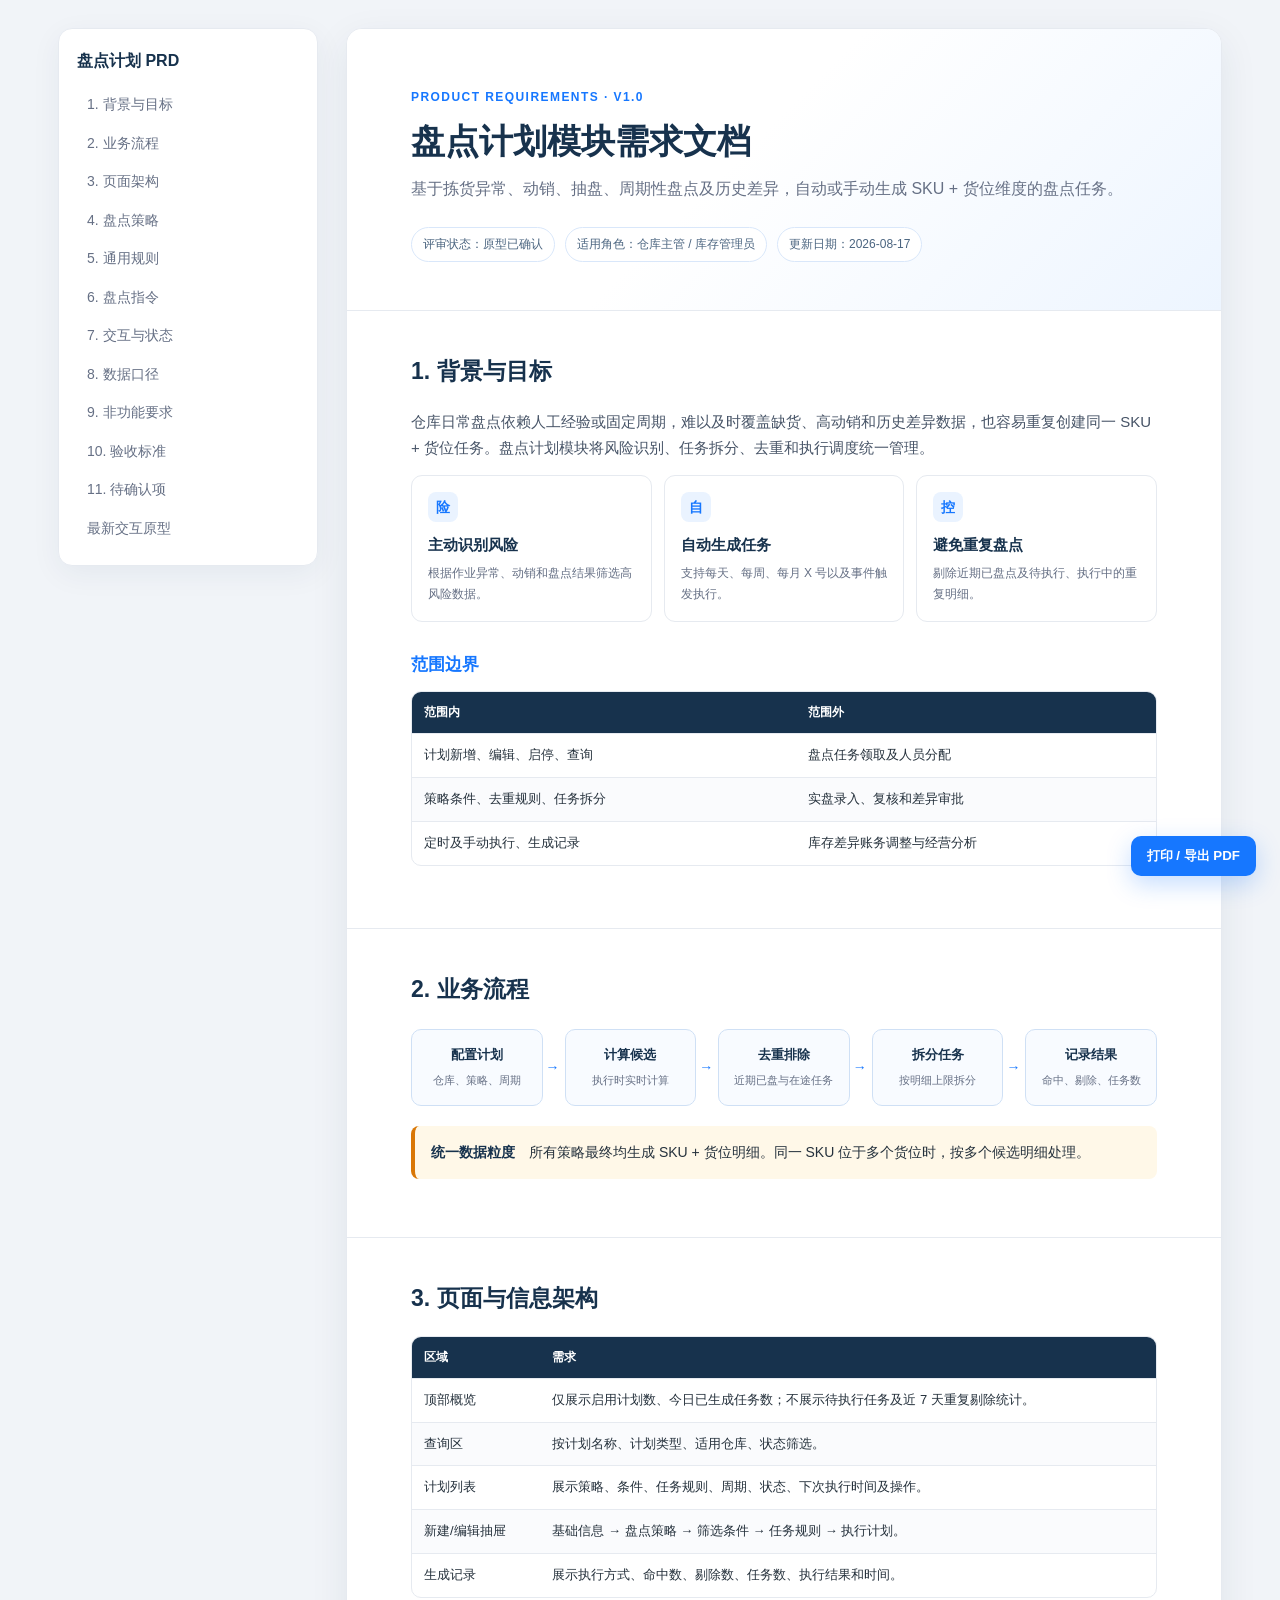
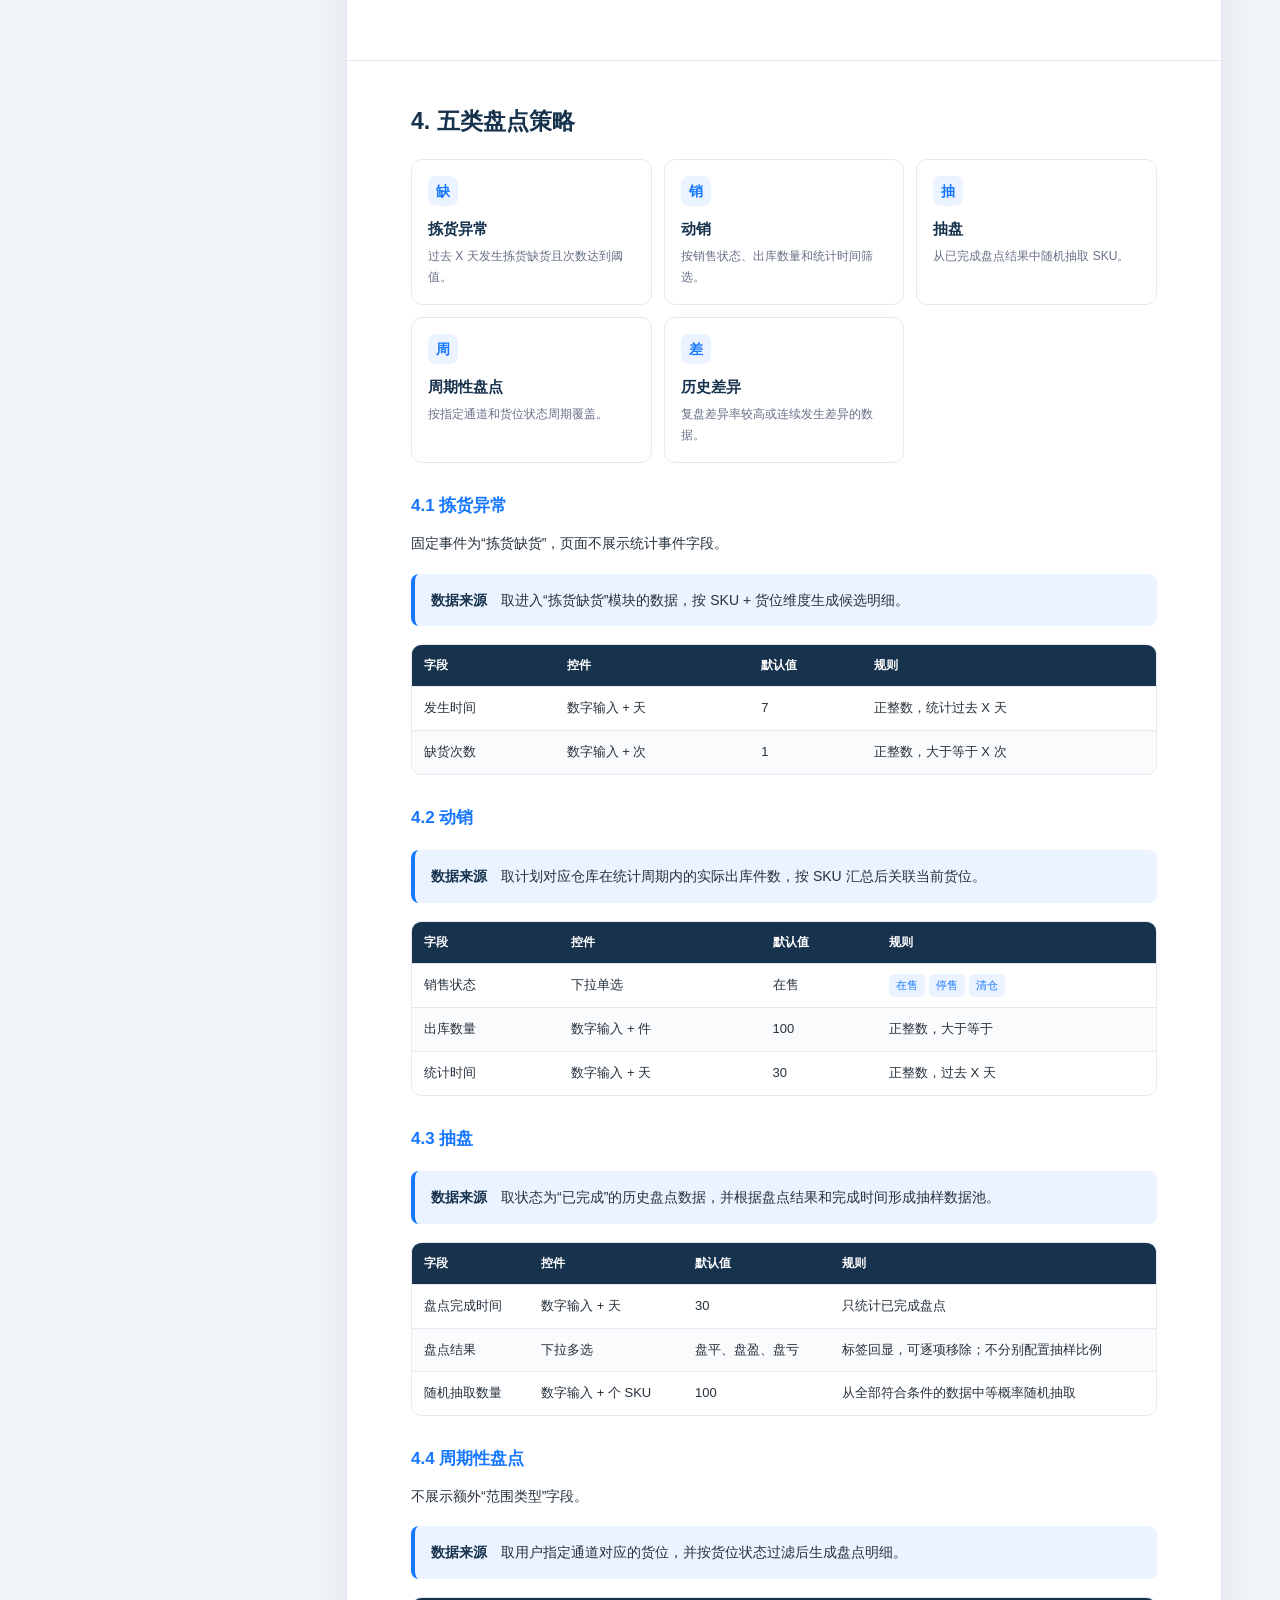
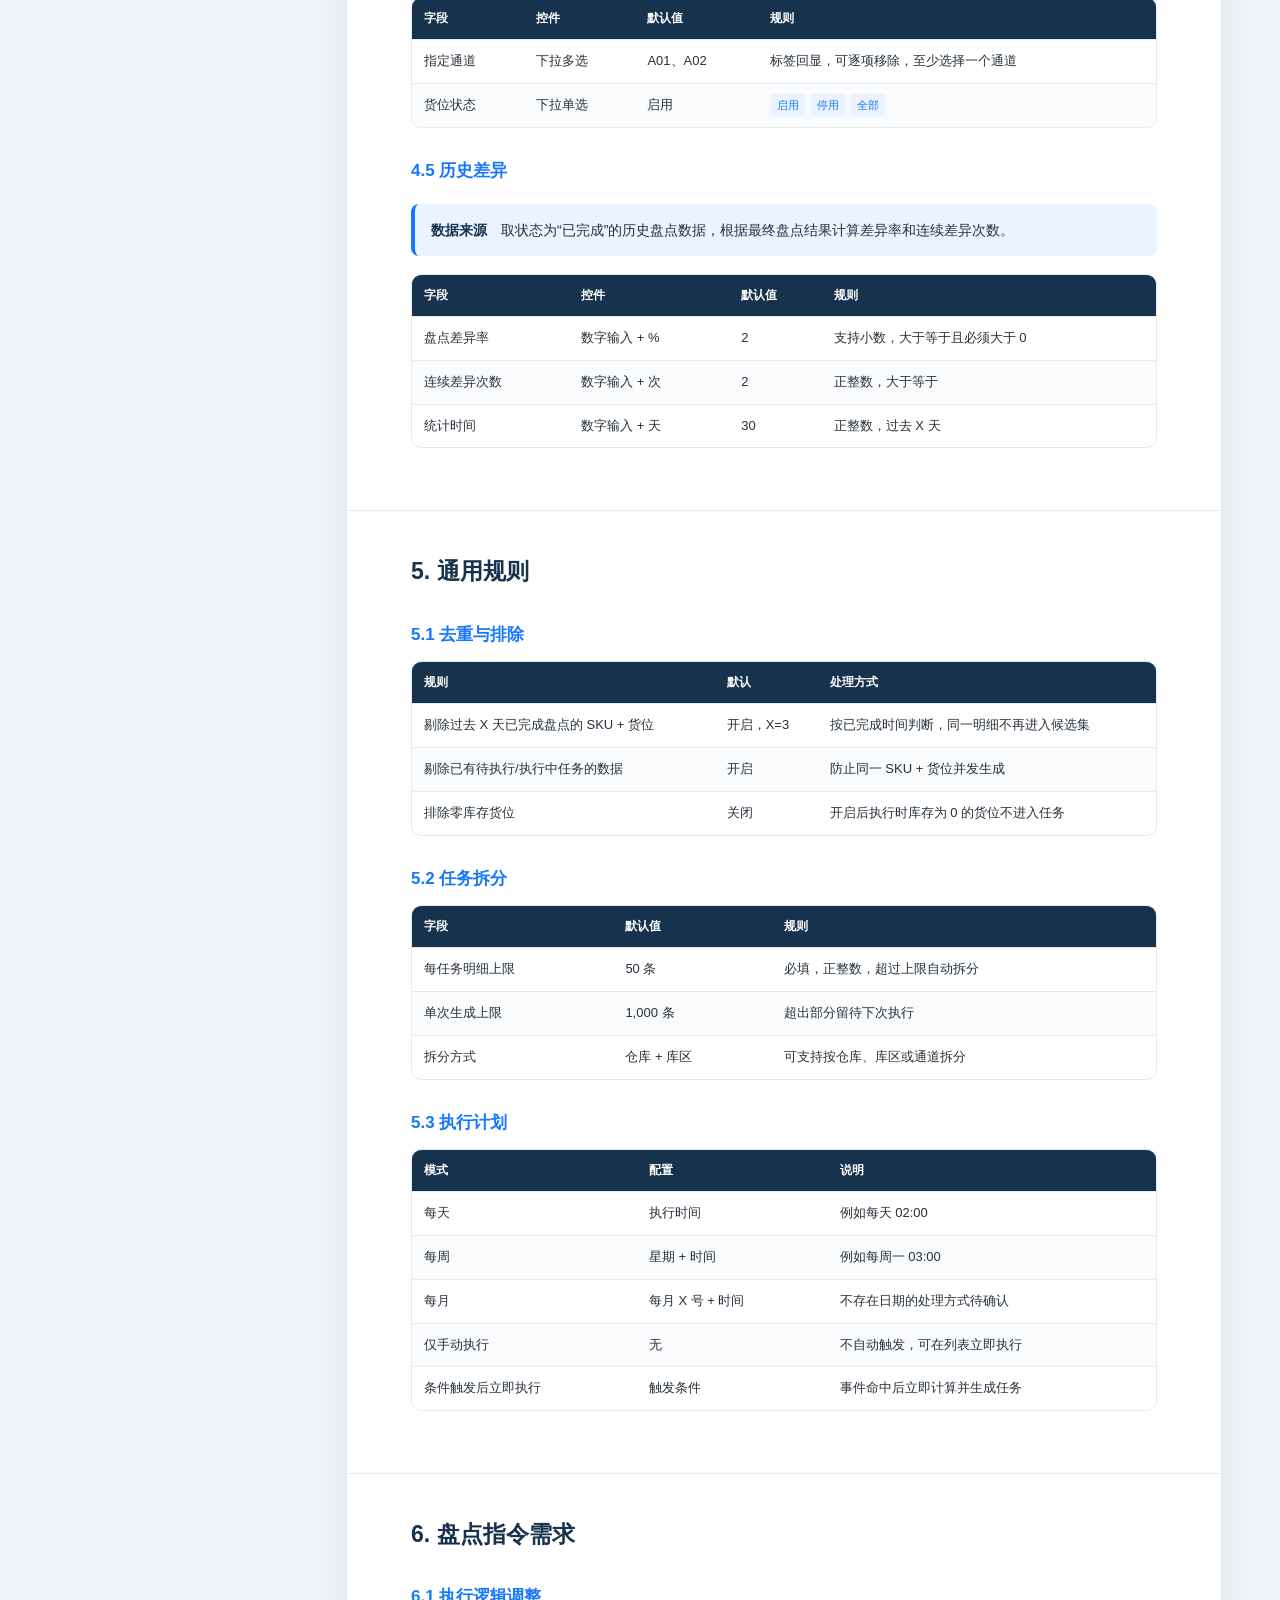
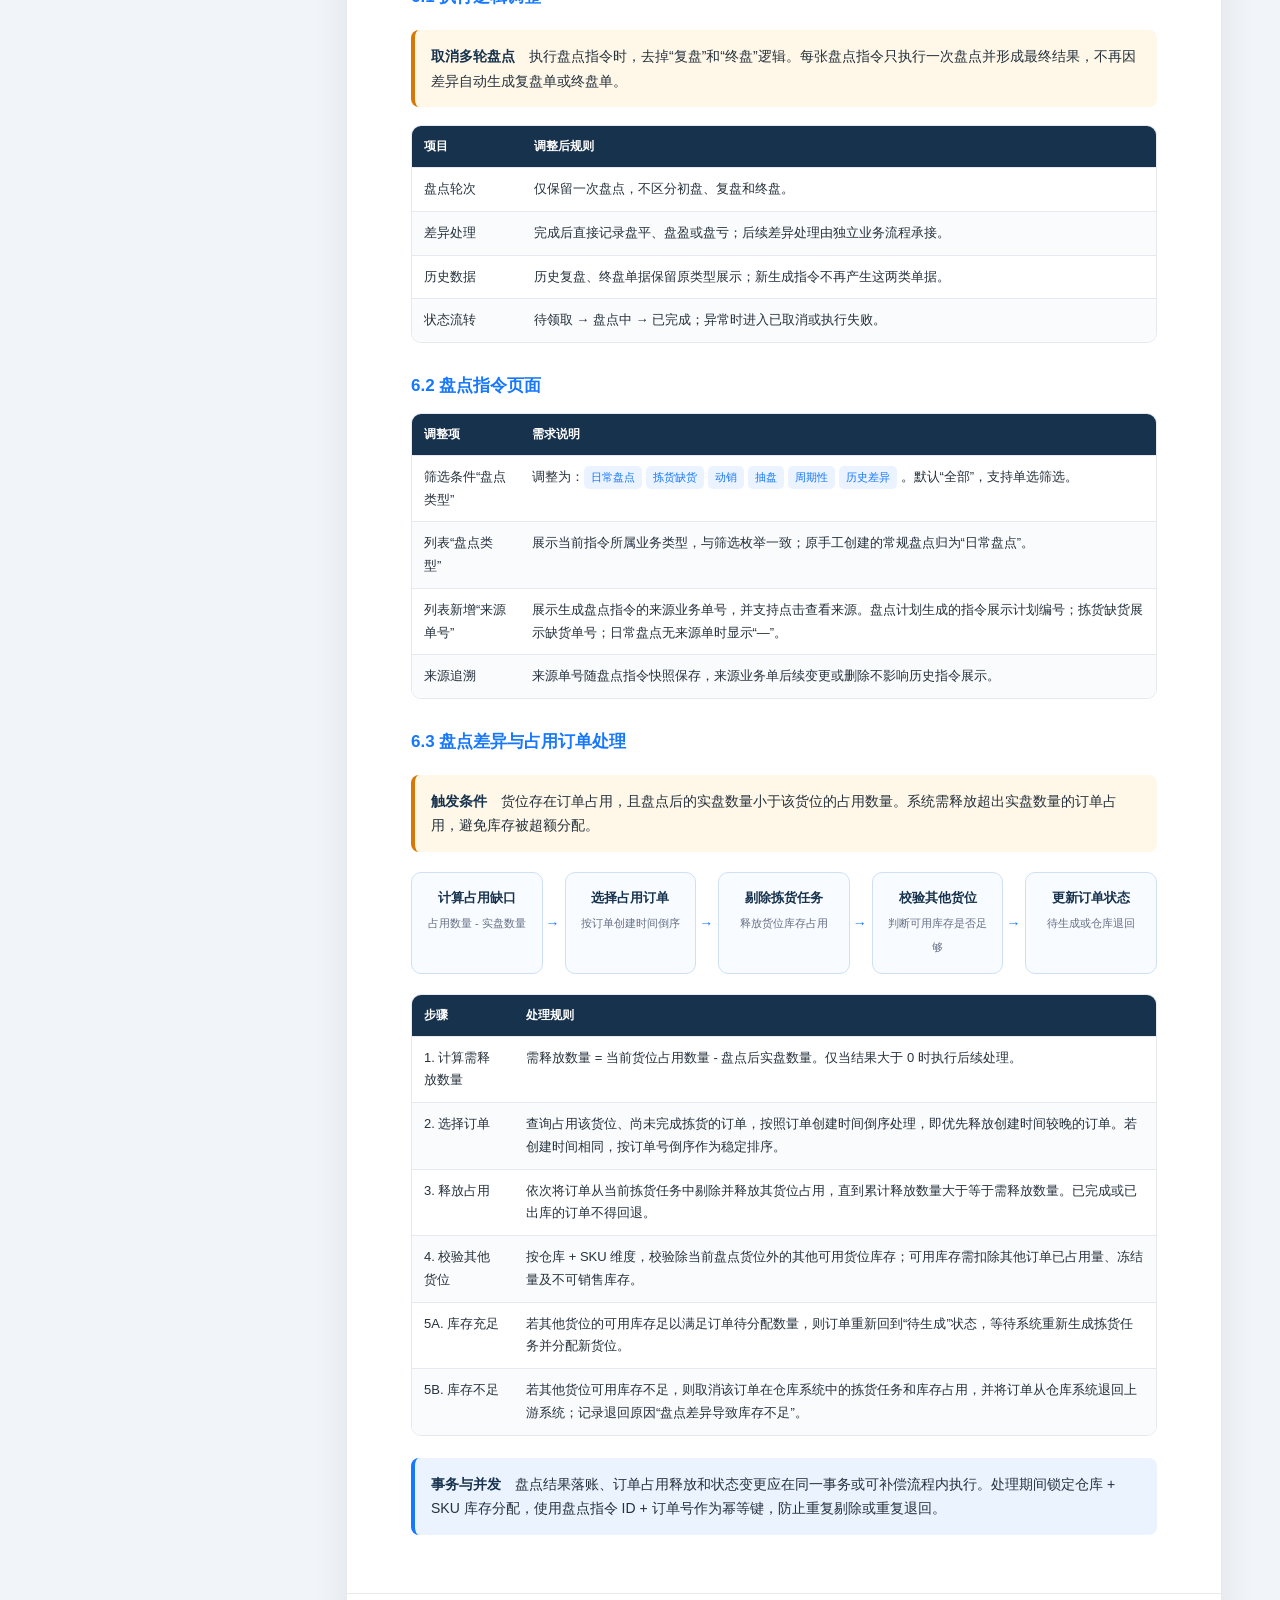
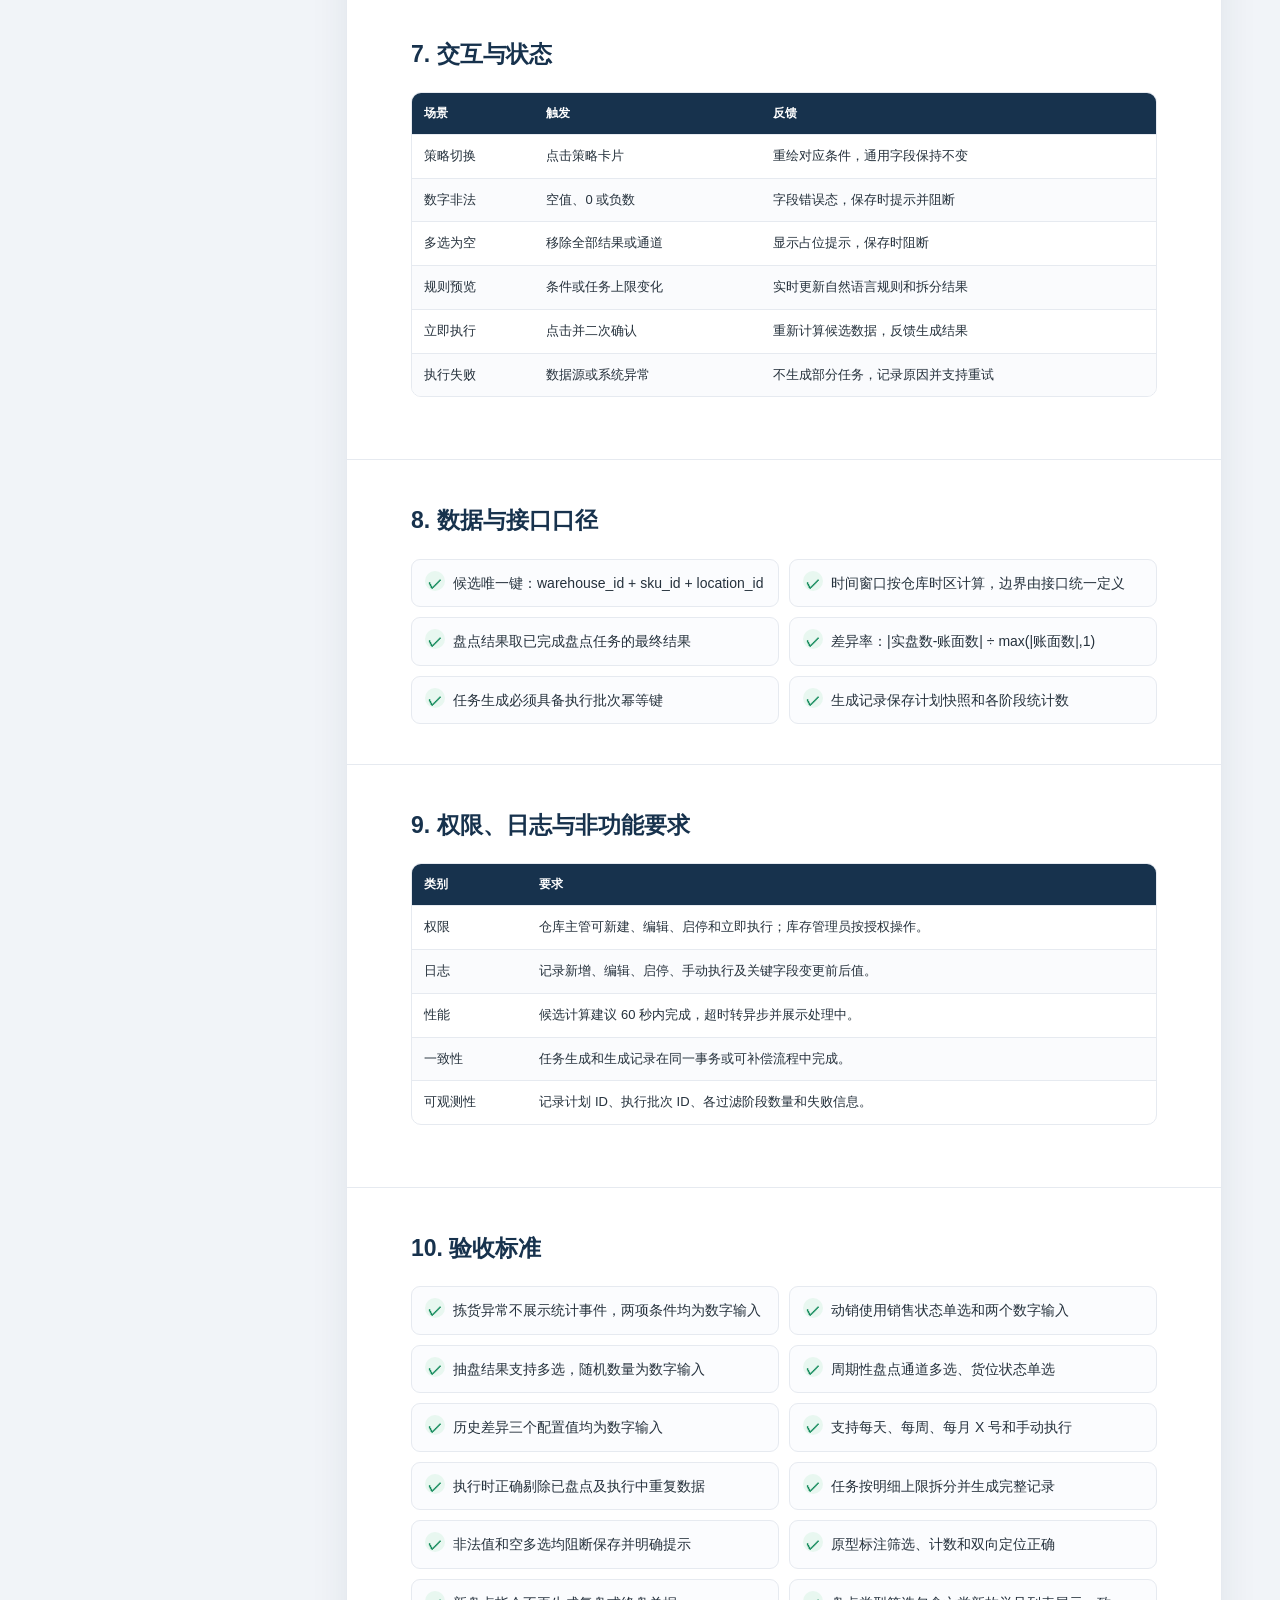
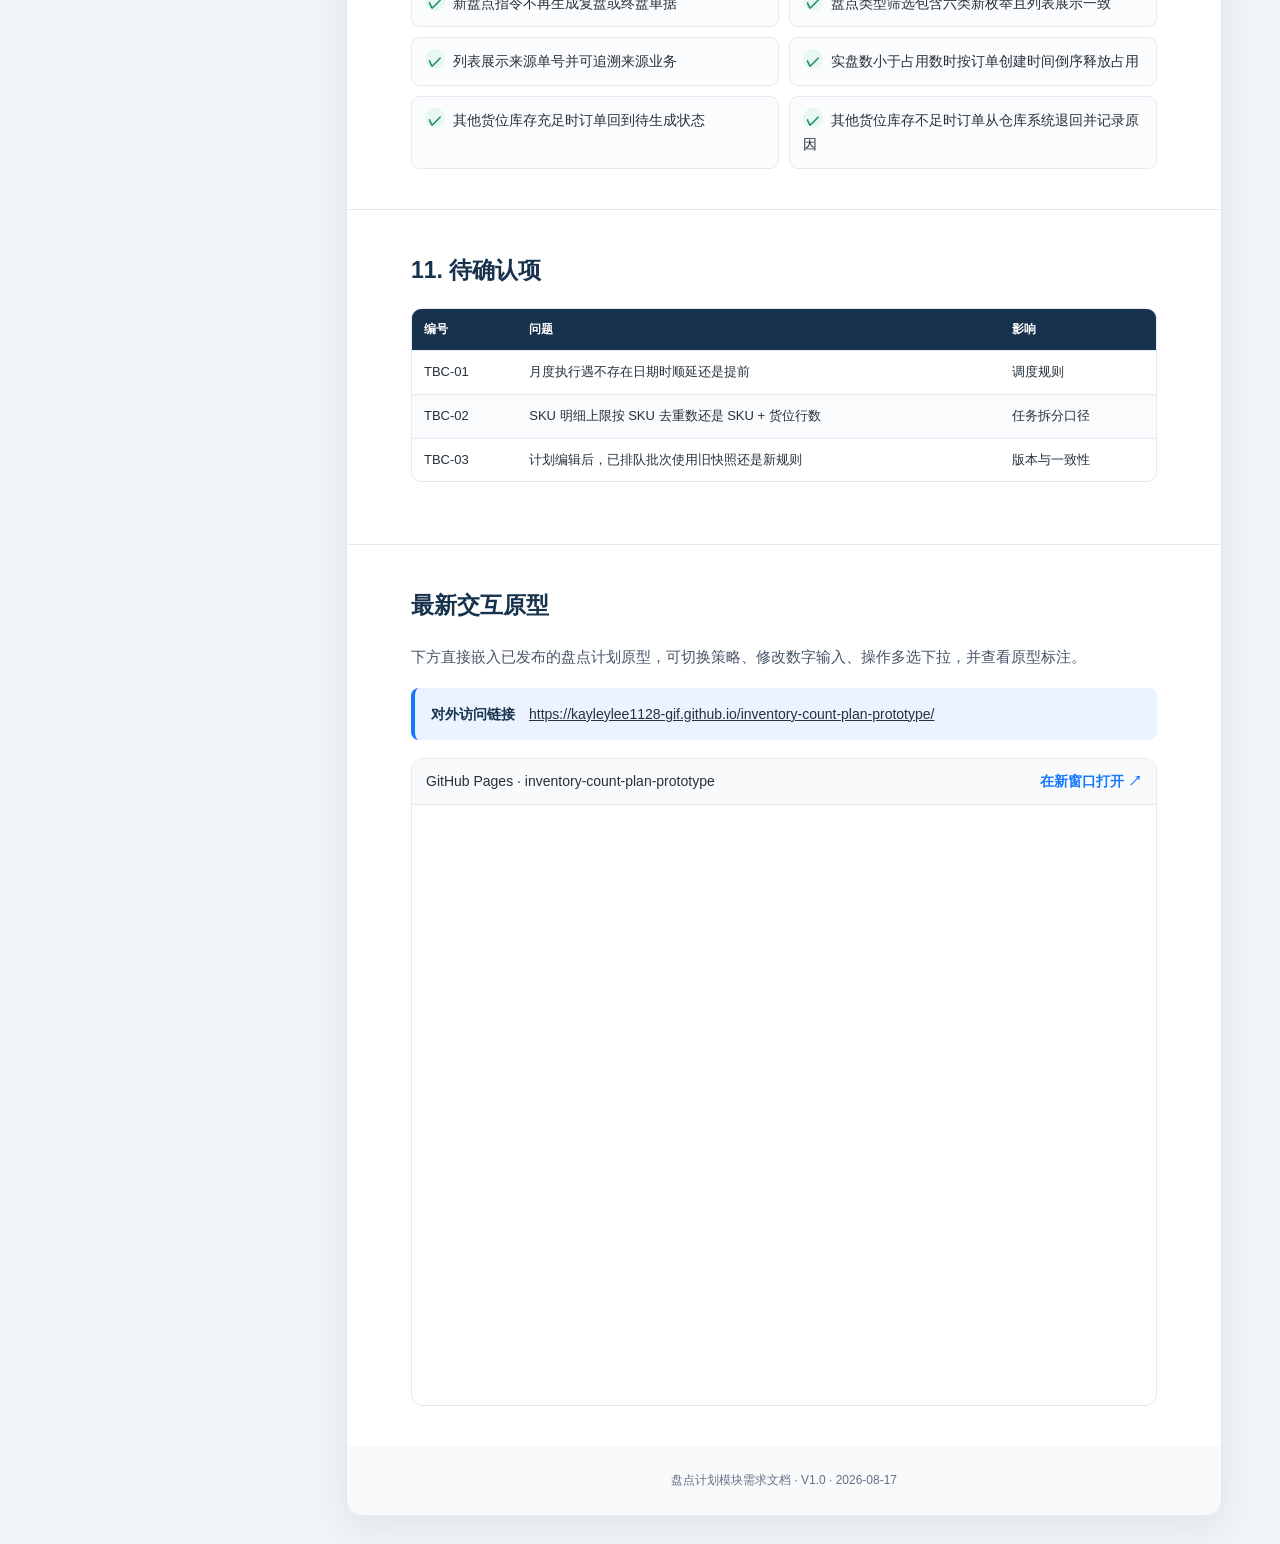
==== prd.html @ 649a16a9 "Publish updated inventory count plan PRD" ====
<!doctype html>
<html lang="zh-CN">
<head>
<meta charset="utf-8">
<meta name="viewport" content="width=device-width,initial-scale=1">
<title>盘点计划模块需求文档</title>
<style>
:root{--blue:#1677ff;--navy:#17324d;--ink:#25313c;--muted:#667085;--line:#e6eaf0;--soft:#f5f8fc;--blue-soft:#eaf3ff;--orange:#d97706;--red:#c4324b;--green:#138a5b}
*{box-sizing:border-box}html{scroll-behavior:smooth}body{margin:0;background:#f1f4f8;color:var(--ink);font:14px/1.75 -apple-system,BlinkMacSystemFont,"Segoe UI","Microsoft YaHei",sans-serif}
a{color:inherit}.layout{display:grid;grid-template-columns:260px minmax(0,900px);gap:28px;max-width:1220px;margin:auto;padding:28px}.toc{position:sticky;top:20px;align-self:start;background:#fff;border:1px solid var(--line);border-radius:14px;padding:18px;box-shadow:0 8px 30px rgba(23,50,77,.06)}.toc strong{display:block;color:var(--navy);font-size:16px;margin-bottom:10px}.toc a{display:block;text-decoration:none;color:var(--muted);padding:7px 10px;border-radius:7px}.toc a:hover{color:var(--blue);background:var(--blue-soft)}
main{background:#fff;border:1px solid var(--line);border-radius:16px;box-shadow:0 12px 38px rgba(23,50,77,.08);overflow:hidden}.hero{padding:58px 64px 48px;background:linear-gradient(135deg,#fff 45%,#edf5ff)}.kicker{color:var(--blue);font-weight:700;letter-spacing:.12em;font-size:12px}.hero h1{font-size:34px;line-height:1.25;color:var(--navy);margin:12px 0}.hero p{font-size:16px;color:var(--muted);max-width:720px;margin:0}.meta{display:flex;gap:10px;flex-wrap:wrap;margin-top:24px}.pill{padding:6px 11px;background:#fff;border:1px solid #d9e7fa;border-radius:999px;color:#4b6580;font-size:12px}
.section{padding:40px 64px;border-top:1px solid var(--line)}h2{font-size:23px;color:var(--navy);margin:0 0 18px;scroll-margin-top:24px}h3{font-size:17px;color:var(--blue);margin:28px 0 10px}p{margin:8px 0 14px}.lead{font-size:15px;color:#475467}.callout{border-left:4px solid var(--blue);background:var(--blue-soft);border-radius:8px;padding:14px 16px;margin:18px 0}.callout.warn{border-color:var(--orange);background:#fff8e8}.callout.pending{border-color:var(--red);background:#fff1f3}.callout b{color:var(--navy)}
.cards{display:grid;grid-template-columns:repeat(3,1fr);gap:12px}.card{border:1px solid var(--line);border-radius:11px;padding:16px;background:#fff}.card .icon{display:inline-grid;place-items:center;width:30px;height:30px;border-radius:8px;background:var(--blue-soft);color:var(--blue);font-weight:800}.card h3{margin:10px 0 4px;color:var(--navy);font-size:15px}.card p{font-size:12px;color:var(--muted);margin:0}
.flow{display:grid;grid-template-columns:repeat(5,1fr);gap:22px;margin:20px 0}.step{position:relative;border:1px solid #cfe0f5;background:#f8fbff;border-radius:10px;padding:14px 10px;text-align:center}.step:not(:last-child):after{content:"→";position:absolute;right:-18px;top:50%;transform:translateY(-50%);color:var(--blue);font-weight:800}.step b{display:block;color:var(--navy);font-size:13px}.step span{font-size:11px;color:var(--muted)}
.table-wrap{overflow:auto;border:1px solid var(--line);border-radius:10px;margin:12px 0 22px}table{width:100%;border-collapse:collapse;min-width:620px}th{background:var(--navy);color:#fff;text-align:left;font-weight:600;padding:10px 12px;font-size:12px}td{border-top:1px solid var(--line);padding:10px 12px;vertical-align:top;font-size:13px}tr:nth-child(even) td{background:#fafbfd}.num{font-variant-numeric:tabular-nums;white-space:nowrap}.tag{display:inline-block;padding:2px 7px;border-radius:5px;background:var(--blue-soft);color:var(--blue);font-size:11px;margin-right:4px}
.prototype{border:1px solid var(--line);border-radius:12px;overflow:hidden;background:#fff}.prototype-bar{display:flex;justify-content:space-between;align-items:center;padding:10px 14px;background:#f8fafc;border-bottom:1px solid var(--line)}.prototype-bar a{color:var(--blue);text-decoration:none;font-weight:600}.prototype iframe{display:block;width:100%;height:600px;border:0}.checklist{display:grid;grid-template-columns:1fr 1fr;gap:10px}.check{padding:11px 13px;border:1px solid var(--line);border-radius:9px;background:#fbfcfe}.check:before{content:"✓";display:inline-grid;place-items:center;width:20px;height:20px;margin-right:8px;border-radius:50%;background:#e8f7f0;color:var(--green);font-weight:800}
.footer{padding:24px 64px;background:#f8fafc;color:var(--muted);font-size:12px;text-align:center}.print{position:fixed;right:24px;bottom:24px;border:0;border-radius:10px;padding:11px 16px;background:var(--blue);color:#fff;font-weight:600;box-shadow:0 8px 24px rgba(22,119,255,.25);cursor:pointer}
@media(max-width:900px){.layout{display:block;padding:0}.toc{display:none}main{border-radius:0}.hero,.section{padding:30px 22px}.cards{grid-template-columns:1fr 1fr}.flow{grid-template-columns:1fr}.step:not(:last-child):after{content:"↓";right:auto;left:50%;top:auto;bottom:-23px}.checklist{grid-template-columns:1fr}.prototype iframe{height:520px}}
@media print{body{background:#fff;font-size:11px}.layout{display:block;max-width:none;padding:0}.toc,.print{display:none}main{border:0;box-shadow:none}.hero,.section{padding:24px 34px}.section{break-before:auto}.prototype iframe{display:none}.prototype:after{content:"交互原型：https://kayleylee1128-gif.github.io/inventory-count-plan-prototype/";display:block;padding:18px}.card,.callout,.table-wrap{break-inside:avoid}}
</style>
</head>
<body>
<div class="layout">
  <nav class="toc"><strong>盘点计划 PRD</strong><a href="#background">1. 背景与目标</a><a href="#flow">2. 业务流程</a><a href="#architecture">3. 页面架构</a><a href="#strategies">4. 盘点策略</a><a href="#rules">5. 通用规则</a><a href="#instructions">6. 盘点指令</a><a href="#interaction">7. 交互与状态</a><a href="#data">8. 数据口径</a><a href="#nonfunctional">9. 非功能要求</a><a href="#acceptance">10. 验收标准</a><a href="#pending">11. 待确认项</a><a href="#prototype">最新交互原型</a></nav>
  <main>
    <header class="hero"><div class="kicker">PRODUCT REQUIREMENTS · V1.0</div><h1>盘点计划模块需求文档</h1><p>基于拣货异常、动销、抽盘、周期性盘点及历史差异，自动或手动生成 SKU + 货位维度的盘点任务。</p><div class="meta"><span class="pill">评审状态：原型已确认</span><span class="pill">适用角色：仓库主管 / 库存管理员</span><span class="pill">更新日期：2026-08-17</span></div></header>

    <section class="section" id="background"><h2>1. 背景与目标</h2><p class="lead">仓库日常盘点依赖人工经验或固定周期，难以及时覆盖缺货、高动销和历史差异数据，也容易重复创建同一 SKU + 货位任务。盘点计划模块将风险识别、任务拆分、去重和执行调度统一管理。</p><div class="cards"><div class="card"><span class="icon">险</span><h3>主动识别风险</h3><p>根据作业异常、动销和盘点结果筛选高风险数据。</p></div><div class="card"><span class="icon">自</span><h3>自动生成任务</h3><p>支持每天、每周、每月 X 号以及事件触发执行。</p></div><div class="card"><span class="icon">控</span><h3>避免重复盘点</h3><p>剔除近期已盘点及待执行、执行中的重复明细。</p></div></div><h3>范围边界</h3><div class="table-wrap"><table><thead><tr><th>范围内</th><th>范围外</th></tr></thead><tbody><tr><td>计划新增、编辑、启停、查询</td><td>盘点任务领取及人员分配</td></tr><tr><td>策略条件、去重规则、任务拆分</td><td>实盘录入、复核和差异审批</td></tr><tr><td>定时及手动执行、生成记录</td><td>库存差异账务调整与经营分析</td></tr></tbody></table></div></section>

    <section class="section" id="flow"><h2>2. 业务流程</h2><div class="flow"><div class="step"><b>配置计划</b><span>仓库、策略、周期</span></div><div class="step"><b>计算候选</b><span>执行时实时计算</span></div><div class="step"><b>去重排除</b><span>近期已盘与在途任务</span></div><div class="step"><b>拆分任务</b><span>按明细上限拆分</span></div><div class="step"><b>记录结果</b><span>命中、剔除、任务数</span></div></div><div class="callout warn"><b>统一数据粒度</b>　所有策略最终均生成 SKU + 货位明细。同一 SKU 位于多个货位时，按多个候选明细处理。</div></section>

    <section class="section" id="architecture"><h2>3. 页面与信息架构</h2><div class="table-wrap"><table><thead><tr><th>区域</th><th>需求</th></tr></thead><tbody><tr><td>顶部概览</td><td>仅展示启用计划数、今日已生成任务数；不展示待执行任务及近 7 天重复剔除统计。</td></tr><tr><td>查询区</td><td>按计划名称、计划类型、适用仓库、状态筛选。</td></tr><tr><td>计划列表</td><td>展示策略、条件、任务规则、周期、状态、下次执行时间及操作。</td></tr><tr><td>新建/编辑抽屉</td><td>基础信息 → 盘点策略 → 筛选条件 → 任务规则 → 执行计划。</td></tr><tr><td>生成记录</td><td>展示执行方式、命中数、剔除数、任务数、执行结果和时间。</td></tr></tbody></table></div></section>

    <section class="section" id="strategies"><h2>4. 五类盘点策略</h2><div class="cards"><div class="card"><span class="icon">缺</span><h3>拣货异常</h3><p>过去 X 天发生拣货缺货且次数达到阈值。</p></div><div class="card"><span class="icon">销</span><h3>动销</h3><p>按销售状态、出库数量和统计时间筛选。</p></div><div class="card"><span class="icon">抽</span><h3>抽盘</h3><p>从已完成盘点结果中随机抽取 SKU。</p></div><div class="card"><span class="icon">周</span><h3>周期性盘点</h3><p>按指定通道和货位状态周期覆盖。</p></div><div class="card"><span class="icon">差</span><h3>历史差异</h3><p>复盘差异率较高或连续发生差异的数据。</p></div></div>
      <h3>4.1 拣货异常</h3><p>固定事件为“拣货缺货”，页面不展示统计事件字段。</p><div class="callout"><b>数据来源</b>　取进入“拣货缺货”模块的数据，按 SKU + 货位维度生成候选明细。</div><div class="table-wrap"><table><thead><tr><th>字段</th><th>控件</th><th>默认值</th><th>规则</th></tr></thead><tbody><tr><td>发生时间</td><td>数字输入 + 天</td><td class="num">7</td><td>正整数，统计过去 X 天</td></tr><tr><td>缺货次数</td><td>数字输入 + 次</td><td class="num">1</td><td>正整数，大于等于 X 次</td></tr></tbody></table></div>
      <h3>4.2 动销</h3><div class="callout"><b>数据来源</b>　取计划对应仓库在统计周期内的实际出库件数，按 SKU 汇总后关联当前货位。</div><div class="table-wrap"><table><thead><tr><th>字段</th><th>控件</th><th>默认值</th><th>规则</th></tr></thead><tbody><tr><td>销售状态</td><td>下拉单选</td><td>在售</td><td><span class="tag">在售</span><span class="tag">停售</span><span class="tag">清仓</span></td></tr><tr><td>出库数量</td><td>数字输入 + 件</td><td class="num">100</td><td>正整数，大于等于</td></tr><tr><td>统计时间</td><td>数字输入 + 天</td><td class="num">30</td><td>正整数，过去 X 天</td></tr></tbody></table></div>
      <h3>4.3 抽盘</h3><div class="callout"><b>数据来源</b>　取状态为“已完成”的历史盘点数据，并根据盘点结果和完成时间形成抽样数据池。</div><div class="table-wrap"><table><thead><tr><th>字段</th><th>控件</th><th>默认值</th><th>规则</th></tr></thead><tbody><tr><td>盘点完成时间</td><td>数字输入 + 天</td><td class="num">30</td><td>只统计已完成盘点</td></tr><tr><td>盘点结果</td><td>下拉多选</td><td>盘平、盘盈、盘亏</td><td>标签回显，可逐项移除；不分别配置抽样比例</td></tr><tr><td>随机抽取数量</td><td>数字输入 + 个 SKU</td><td class="num">100</td><td>从全部符合条件的数据中等概率随机抽取</td></tr></tbody></table></div>
      <h3>4.4 周期性盘点</h3><p>不展示额外“范围类型”字段。</p><div class="callout"><b>数据来源</b>　取用户指定通道对应的货位，并按货位状态过滤后生成盘点明细。</div><div class="table-wrap"><table><thead><tr><th>字段</th><th>控件</th><th>默认值</th><th>规则</th></tr></thead><tbody><tr><td>指定通道</td><td>下拉多选</td><td>A01、A02</td><td>标签回显，可逐项移除，至少选择一个通道</td></tr><tr><td>货位状态</td><td>下拉单选</td><td>启用</td><td><span class="tag">启用</span><span class="tag">停用</span><span class="tag">全部</span></td></tr></tbody></table></div>
      <h3>4.5 历史差异</h3><div class="callout"><b>数据来源</b>　取状态为“已完成”的历史盘点数据，根据最终盘点结果计算差异率和连续差异次数。</div><div class="table-wrap"><table><thead><tr><th>字段</th><th>控件</th><th>默认值</th><th>规则</th></tr></thead><tbody><tr><td>盘点差异率</td><td>数字输入 + %</td><td class="num">2</td><td>支持小数，大于等于且必须大于 0</td></tr><tr><td>连续差异次数</td><td>数字输入 + 次</td><td class="num">2</td><td>正整数，大于等于</td></tr><tr><td>统计时间</td><td>数字输入 + 天</td><td class="num">30</td><td>正整数，过去 X 天</td></tr></tbody></table></div>
    </section>

    <section class="section" id="rules"><h2>5. 通用规则</h2><h3>5.1 去重与排除</h3><div class="table-wrap"><table><thead><tr><th>规则</th><th>默认</th><th>处理方式</th></tr></thead><tbody><tr><td>剔除过去 X 天已完成盘点的 SKU + 货位</td><td>开启，X=3</td><td>按已完成时间判断，同一明细不再进入候选集</td></tr><tr><td>剔除已有待执行/执行中任务的数据</td><td>开启</td><td>防止同一 SKU + 货位并发生成</td></tr><tr><td>排除零库存货位</td><td>关闭</td><td>开启后执行时库存为 0 的货位不进入任务</td></tr></tbody></table></div><h3>5.2 任务拆分</h3><div class="table-wrap"><table><thead><tr><th>字段</th><th>默认值</th><th>规则</th></tr></thead><tbody><tr><td>每任务明细上限</td><td>50 条</td><td>必填，正整数，超过上限自动拆分</td></tr><tr><td>单次生成上限</td><td>1,000 条</td><td>超出部分留待下次执行</td></tr><tr><td>拆分方式</td><td>仓库 + 库区</td><td>可支持按仓库、库区或通道拆分</td></tr></tbody></table></div><h3>5.3 执行计划</h3><div class="table-wrap"><table><thead><tr><th>模式</th><th>配置</th><th>说明</th></tr></thead><tbody><tr><td>每天</td><td>执行时间</td><td>例如每天 02:00</td></tr><tr><td>每周</td><td>星期 + 时间</td><td>例如每周一 03:00</td></tr><tr><td>每月</td><td>每月 X 号 + 时间</td><td>不存在日期的处理方式待确认</td></tr><tr><td>仅手动执行</td><td>无</td><td>不自动触发，可在列表立即执行</td></tr><tr><td>条件触发后立即执行</td><td>触发条件</td><td>事件命中后立即计算并生成任务</td></tr></tbody></table></div></section>

    <section class="section" id="instructions"><h2>6. 盘点指令需求</h2><h3>6.1 执行逻辑调整</h3><div class="callout warn"><b>取消多轮盘点</b>　执行盘点指令时，去掉“复盘”和“终盘”逻辑。每张盘点指令只执行一次盘点并形成最终结果，不再因差异自动生成复盘单或终盘单。</div><div class="table-wrap"><table><thead><tr><th>项目</th><th>调整后规则</th></tr></thead><tbody><tr><td>盘点轮次</td><td>仅保留一次盘点，不区分初盘、复盘和终盘。</td></tr><tr><td>差异处理</td><td>完成后直接记录盘平、盘盈或盘亏；后续差异处理由独立业务流程承接。</td></tr><tr><td>历史数据</td><td>历史复盘、终盘单据保留原类型展示；新生成指令不再产生这两类单据。</td></tr><tr><td>状态流转</td><td>待领取 → 盘点中 → 已完成；异常时进入已取消或执行失败。</td></tr></tbody></table></div><h3>6.2 盘点指令页面</h3><div class="table-wrap"><table><thead><tr><th>调整项</th><th>需求说明</th></tr></thead><tbody><tr><td>筛选条件“盘点类型”</td><td>调整为：<span class="tag">日常盘点</span><span class="tag">拣货缺货</span><span class="tag">动销</span><span class="tag">抽盘</span><span class="tag">周期性</span><span class="tag">历史差异</span>。默认“全部”，支持单选筛选。</td></tr><tr><td>列表“盘点类型”</td><td>展示当前指令所属业务类型，与筛选枚举一致；原手工创建的常规盘点归为“日常盘点”。</td></tr><tr><td>列表新增“来源单号”</td><td>展示生成盘点指令的来源业务单号，并支持点击查看来源。盘点计划生成的指令展示计划编号；拣货缺货展示缺货单号；日常盘点无来源单时显示“—”。</td></tr><tr><td>来源追溯</td><td>来源单号随盘点指令快照保存，来源业务单后续变更或删除不影响历史指令展示。</td></tr></tbody></table></div><h3>6.3 盘点差异与占用订单处理</h3><div class="callout warn"><b>触发条件</b>　货位存在订单占用，且盘点后的实盘数量小于该货位的占用数量。系统需释放超出实盘数量的订单占用，避免库存被超额分配。</div><div class="flow"><div class="step"><b>计算占用缺口</b><span>占用数量 - 实盘数量</span></div><div class="step"><b>选择占用订单</b><span>按订单创建时间倒序</span></div><div class="step"><b>剔除拣货任务</b><span>释放货位库存占用</span></div><div class="step"><b>校验其他货位</b><span>判断可用库存是否足够</span></div><div class="step"><b>更新订单状态</b><span>待生成或仓库退回</span></div></div><div class="table-wrap"><table><thead><tr><th>步骤</th><th>处理规则</th></tr></thead><tbody><tr><td>1. 计算需释放数量</td><td>需释放数量 = 当前货位占用数量 - 盘点后实盘数量。仅当结果大于 0 时执行后续处理。</td></tr><tr><td>2. 选择订单</td><td>查询占用该货位、尚未完成拣货的订单，按照订单创建时间倒序处理，即优先释放创建时间较晚的订单。若创建时间相同，按订单号倒序作为稳定排序。</td></tr><tr><td>3. 释放占用</td><td>依次将订单从当前拣货任务中剔除并释放其货位占用，直到累计释放数量大于等于需释放数量。已完成或已出库的订单不得回退。</td></tr><tr><td>4. 校验其他货位</td><td>按仓库 + SKU 维度，校验除当前盘点货位外的其他可用货位库存；可用库存需扣除其他订单已占用量、冻结量及不可销售库存。</td></tr><tr><td>5A. 库存充足</td><td>若其他货位的可用库存足以满足订单待分配数量，则订单重新回到“待生成”状态，等待系统重新生成拣货任务并分配新货位。</td></tr><tr><td>5B. 库存不足</td><td>若其他货位可用库存不足，则取消该订单在仓库系统中的拣货任务和库存占用，并将订单从仓库系统退回上游系统；记录退回原因“盘点差异导致库存不足”。</td></tr></tbody></table></div><div class="callout"><b>事务与并发</b>　盘点结果落账、订单占用释放和状态变更应在同一事务或可补偿流程内执行。处理期间锁定仓库 + SKU 库存分配，使用盘点指令 ID + 订单号作为幂等键，防止重复剔除或重复退回。</div></section>

    <section class="section" id="interaction"><h2>7. 交互与状态</h2><div class="table-wrap"><table><thead><tr><th>场景</th><th>触发</th><th>反馈</th></tr></thead><tbody><tr><td>策略切换</td><td>点击策略卡片</td><td>重绘对应条件，通用字段保持不变</td></tr><tr><td>数字非法</td><td>空值、0 或负数</td><td>字段错误态，保存时提示并阻断</td></tr><tr><td>多选为空</td><td>移除全部结果或通道</td><td>显示占位提示，保存时阻断</td></tr><tr><td>规则预览</td><td>条件或任务上限变化</td><td>实时更新自然语言规则和拆分结果</td></tr><tr><td>立即执行</td><td>点击并二次确认</td><td>重新计算候选数据，反馈生成结果</td></tr><tr><td>执行失败</td><td>数据源或系统异常</td><td>不生成部分任务，记录原因并支持重试</td></tr></tbody></table></div></section>

    <section class="section" id="data"><h2>8. 数据与接口口径</h2><div class="checklist"><div class="check">候选唯一键：warehouse_id + sku_id + location_id</div><div class="check">时间窗口按仓库时区计算，边界由接口统一定义</div><div class="check">盘点结果取已完成盘点任务的最终结果</div><div class="check">差异率：|实盘数-账面数| ÷ max(|账面数|,1)</div><div class="check">任务生成必须具备执行批次幂等键</div><div class="check">生成记录保存计划快照和各阶段统计数</div></div></section>

    <section class="section" id="nonfunctional"><h2>9. 权限、日志与非功能要求</h2><div class="table-wrap"><table><thead><tr><th>类别</th><th>要求</th></tr></thead><tbody><tr><td>权限</td><td>仓库主管可新建、编辑、启停和立即执行；库存管理员按授权操作。</td></tr><tr><td>日志</td><td>记录新增、编辑、启停、手动执行及关键字段变更前后值。</td></tr><tr><td>性能</td><td>候选计算建议 60 秒内完成，超时转异步并展示处理中。</td></tr><tr><td>一致性</td><td>任务生成和生成记录在同一事务或可补偿流程中完成。</td></tr><tr><td>可观测性</td><td>记录计划 ID、执行批次 ID、各过滤阶段数量和失败信息。</td></tr></tbody></table></div></section>

    <section class="section" id="acceptance"><h2>10. 验收标准</h2><div class="checklist"><div class="check">拣货异常不展示统计事件，两项条件均为数字输入</div><div class="check">动销使用销售状态单选和两个数字输入</div><div class="check">抽盘结果支持多选，随机数量为数字输入</div><div class="check">周期性盘点通道多选、货位状态单选</div><div class="check">历史差异三个配置值均为数字输入</div><div class="check">支持每天、每周、每月 X 号和手动执行</div><div class="check">执行时正确剔除已盘点及执行中重复数据</div><div class="check">任务按明细上限拆分并生成完整记录</div><div class="check">非法值和空多选均阻断保存并明确提示</div><div class="check">原型标注筛选、计数和双向定位正确</div><div class="check">新盘点指令不再生成复盘或终盘单据</div><div class="check">盘点类型筛选包含六类新枚举且列表展示一致</div><div class="check">列表展示来源单号并可追溯来源业务</div><div class="check">实盘数小于占用数时按订单创建时间倒序释放占用</div><div class="check">其他货位库存充足时订单回到待生成状态</div><div class="check">其他货位库存不足时订单从仓库系统退回并记录原因</div></div></section>

    <section class="section" id="pending"><h2>11. 待确认项</h2><div class="table-wrap"><table><thead><tr><th>编号</th><th>问题</th><th>影响</th></tr></thead><tbody><tr><td>TBC-01</td><td>月度执行遇不存在日期时顺延还是提前</td><td>调度规则</td></tr><tr><td>TBC-02</td><td>SKU 明细上限按 SKU 去重数还是 SKU + 货位行数</td><td>任务拆分口径</td></tr><tr><td>TBC-03</td><td>计划编辑后，已排队批次使用旧快照还是新规则</td><td>版本与一致性</td></tr></tbody></table></div></section>

    <section class="section" id="prototype"><h2>最新交互原型</h2><p class="lead">下方直接嵌入已发布的盘点计划原型，可切换策略、修改数字输入、操作多选下拉，并查看原型标注。</p><div class="callout"><b>对外访问链接</b>　<a href="https://kayleylee1128-gif.github.io/inventory-count-plan-prototype/" target="_blank" rel="noopener">https://kayleylee1128-gif.github.io/inventory-count-plan-prototype/</a></div><div class="prototype"><div class="prototype-bar"><span>GitHub Pages · inventory-count-plan-prototype</span><a href="https://kayleylee1128-gif.github.io/inventory-count-plan-prototype/" target="_blank" rel="noopener">在新窗口打开 ↗</a></div><iframe src="https://kayleylee1128-gif.github.io/inventory-count-plan-prototype/" title="盘点计划交互原型"></iframe></div></section>
    <footer class="footer">盘点计划模块需求文档 · V1.0 · 2026-08-17</footer>
  </main>
</div>
<button class="print" onclick="window.print()">打印 / 导出 PDF</button>
</body>
</html>
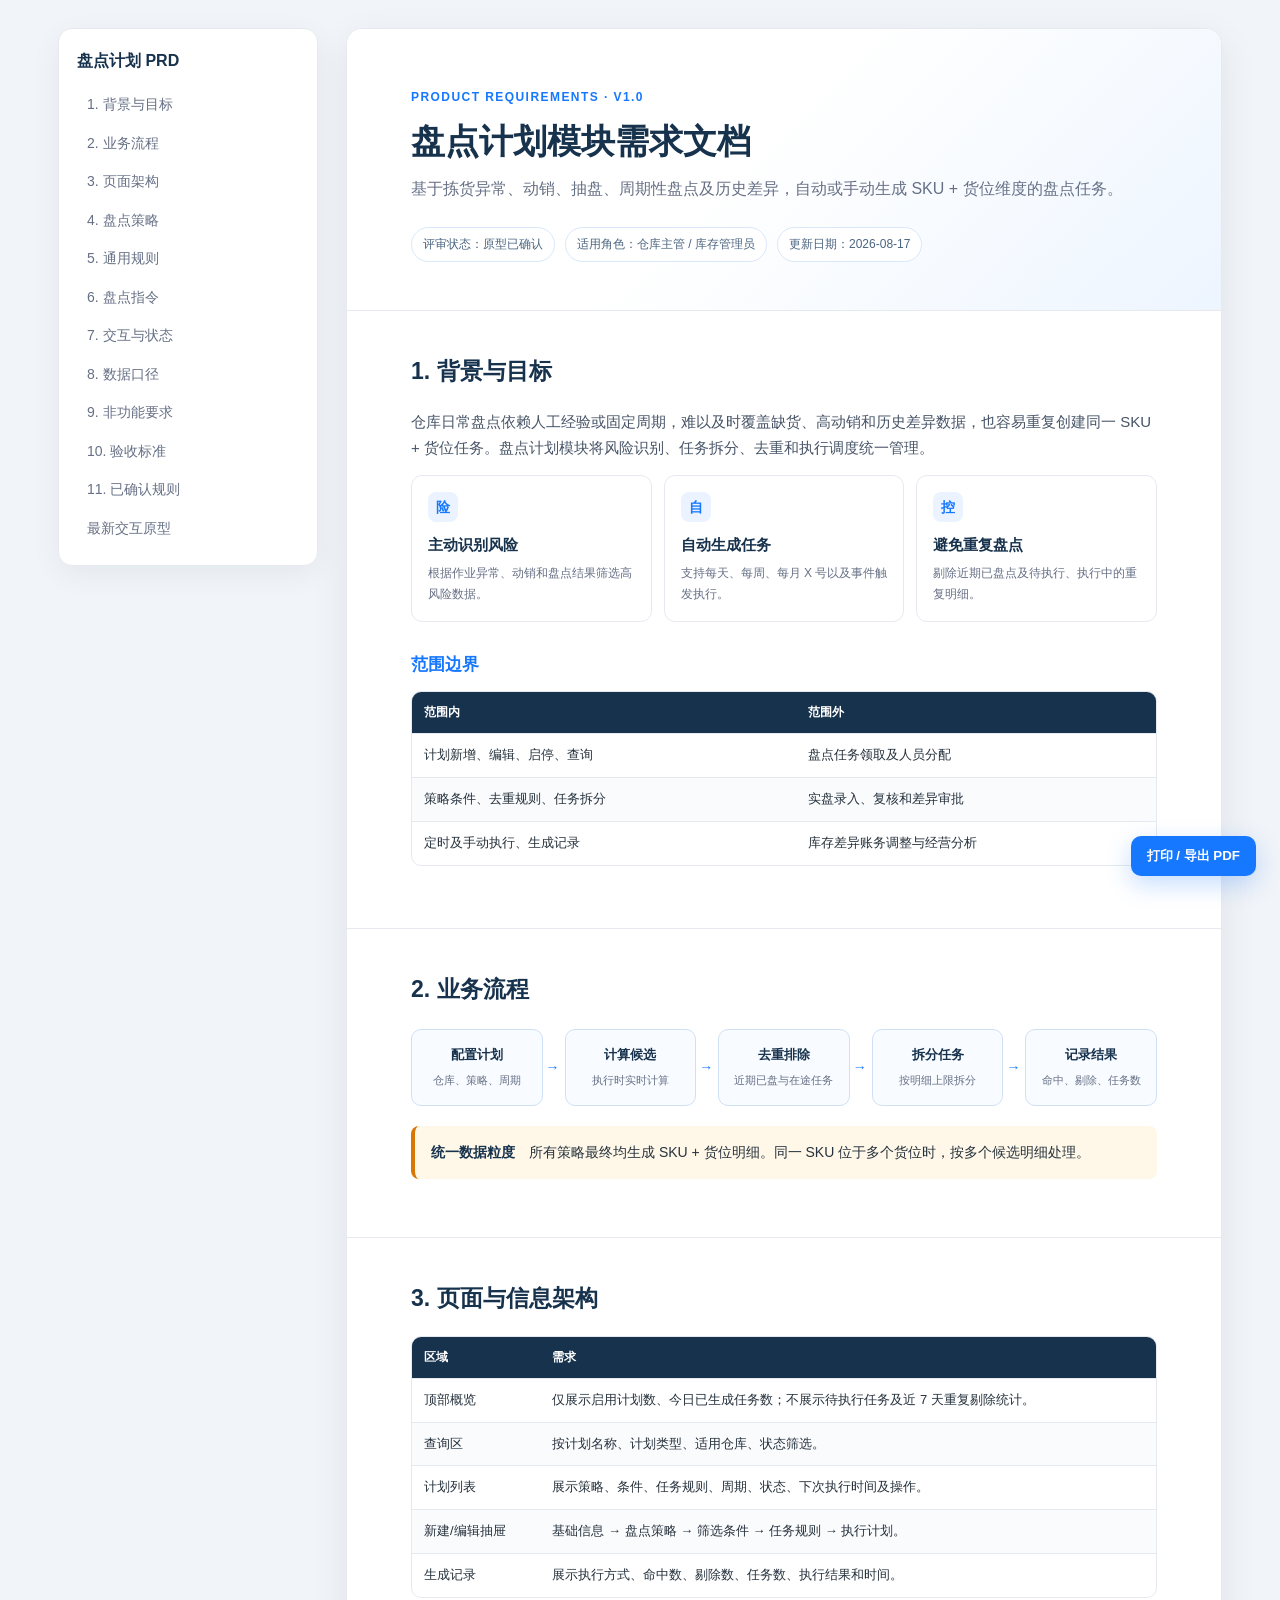
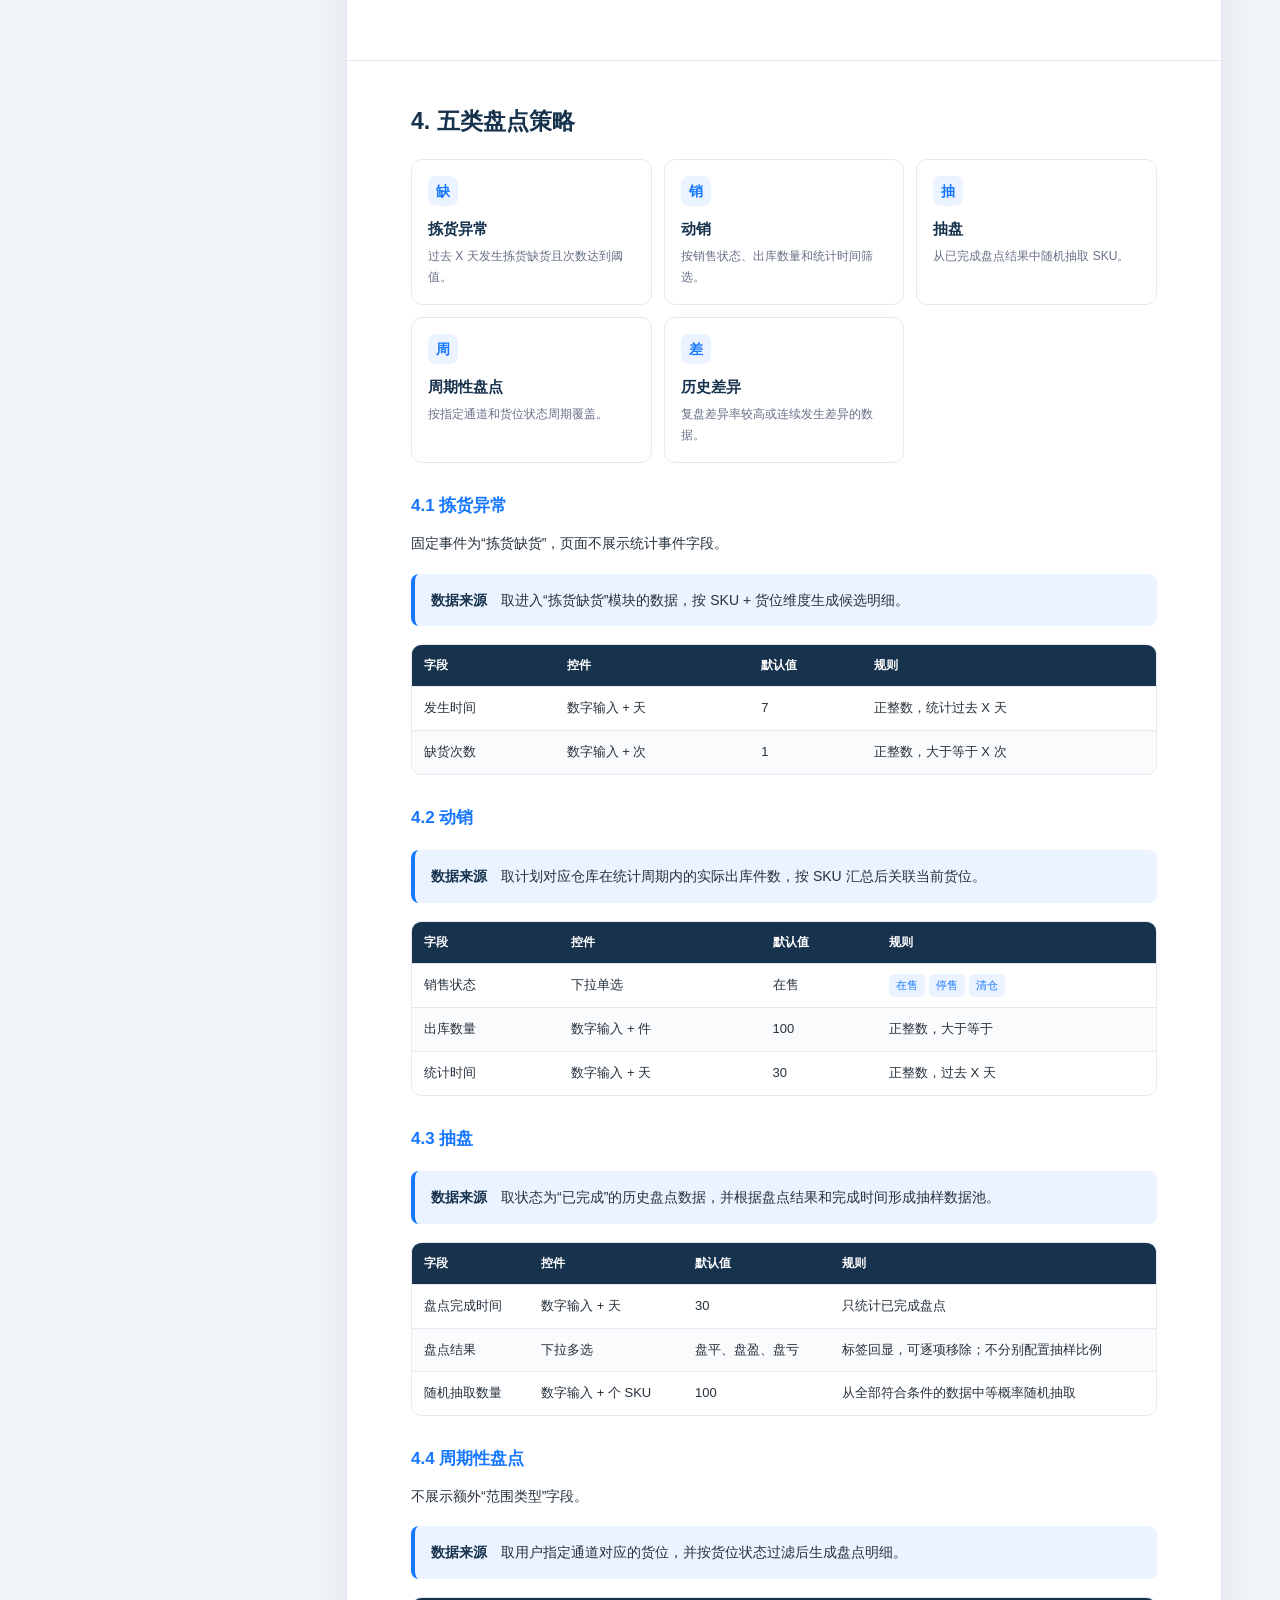
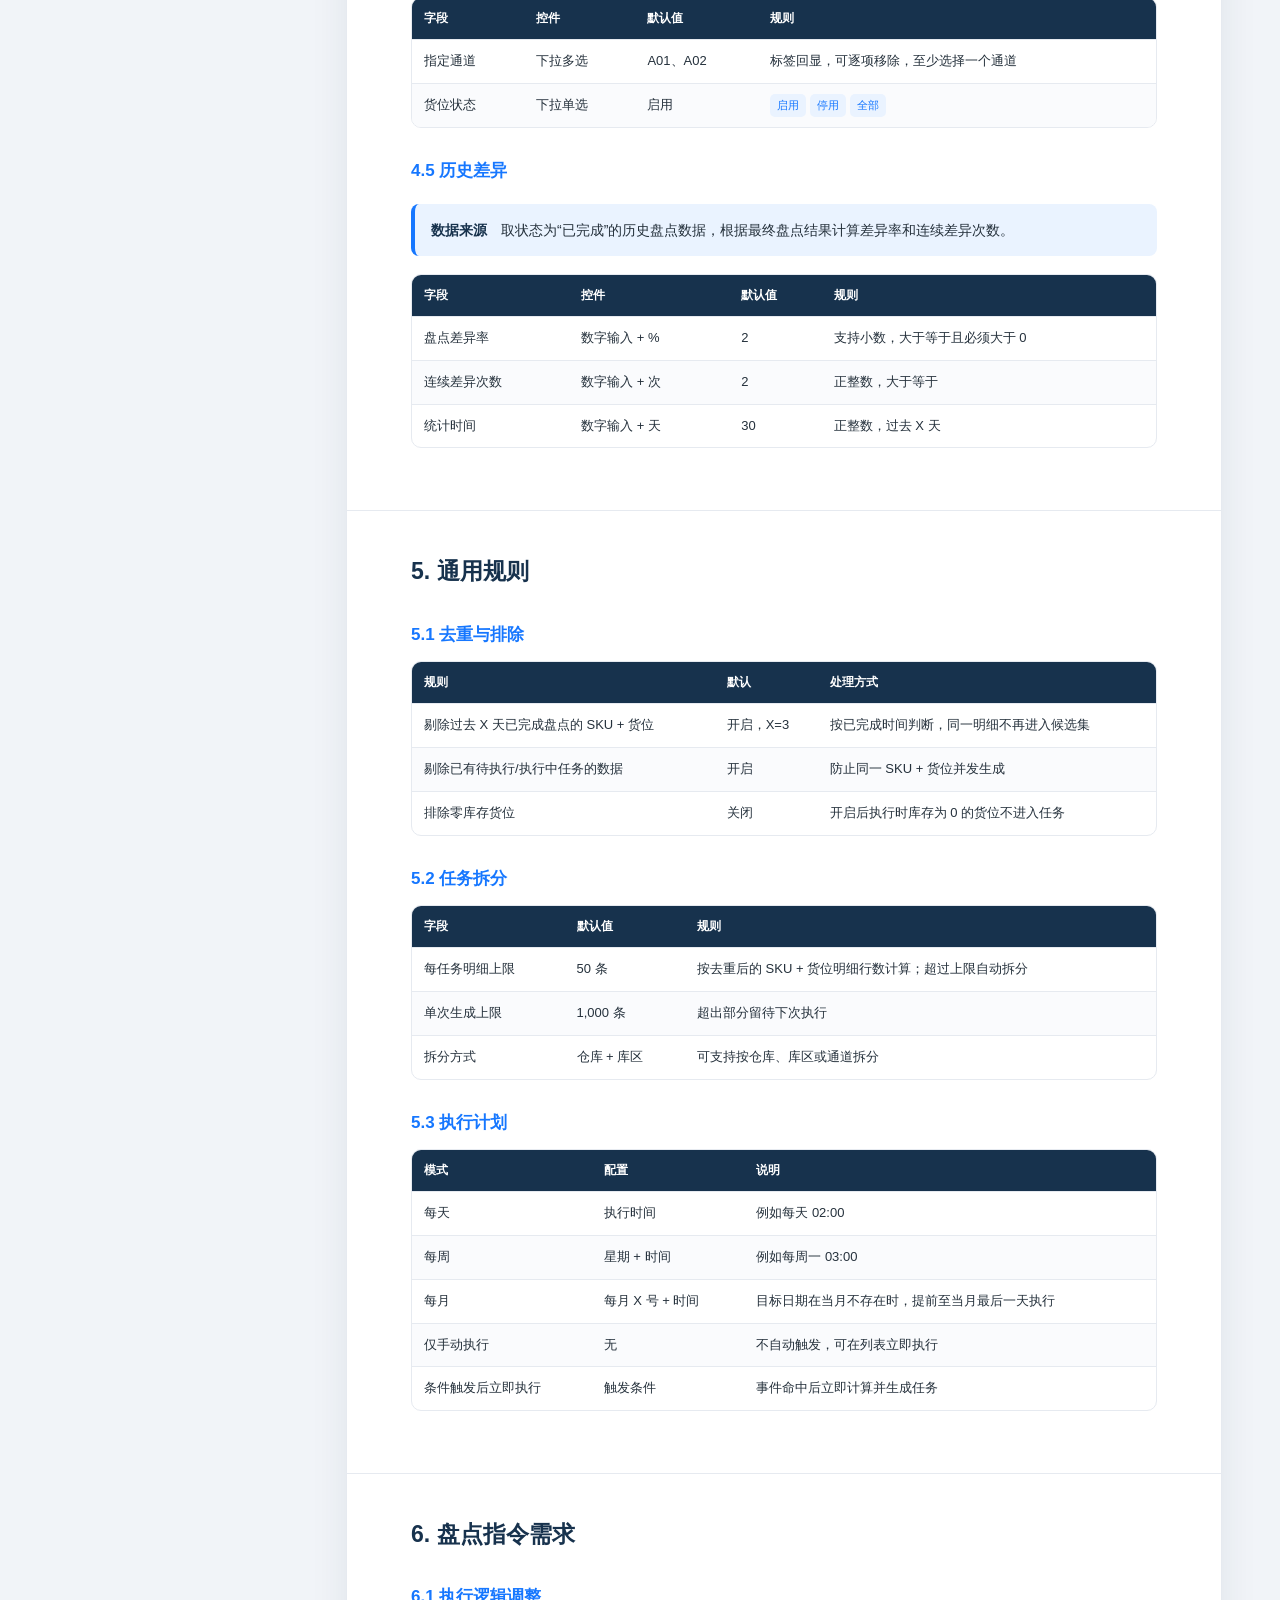
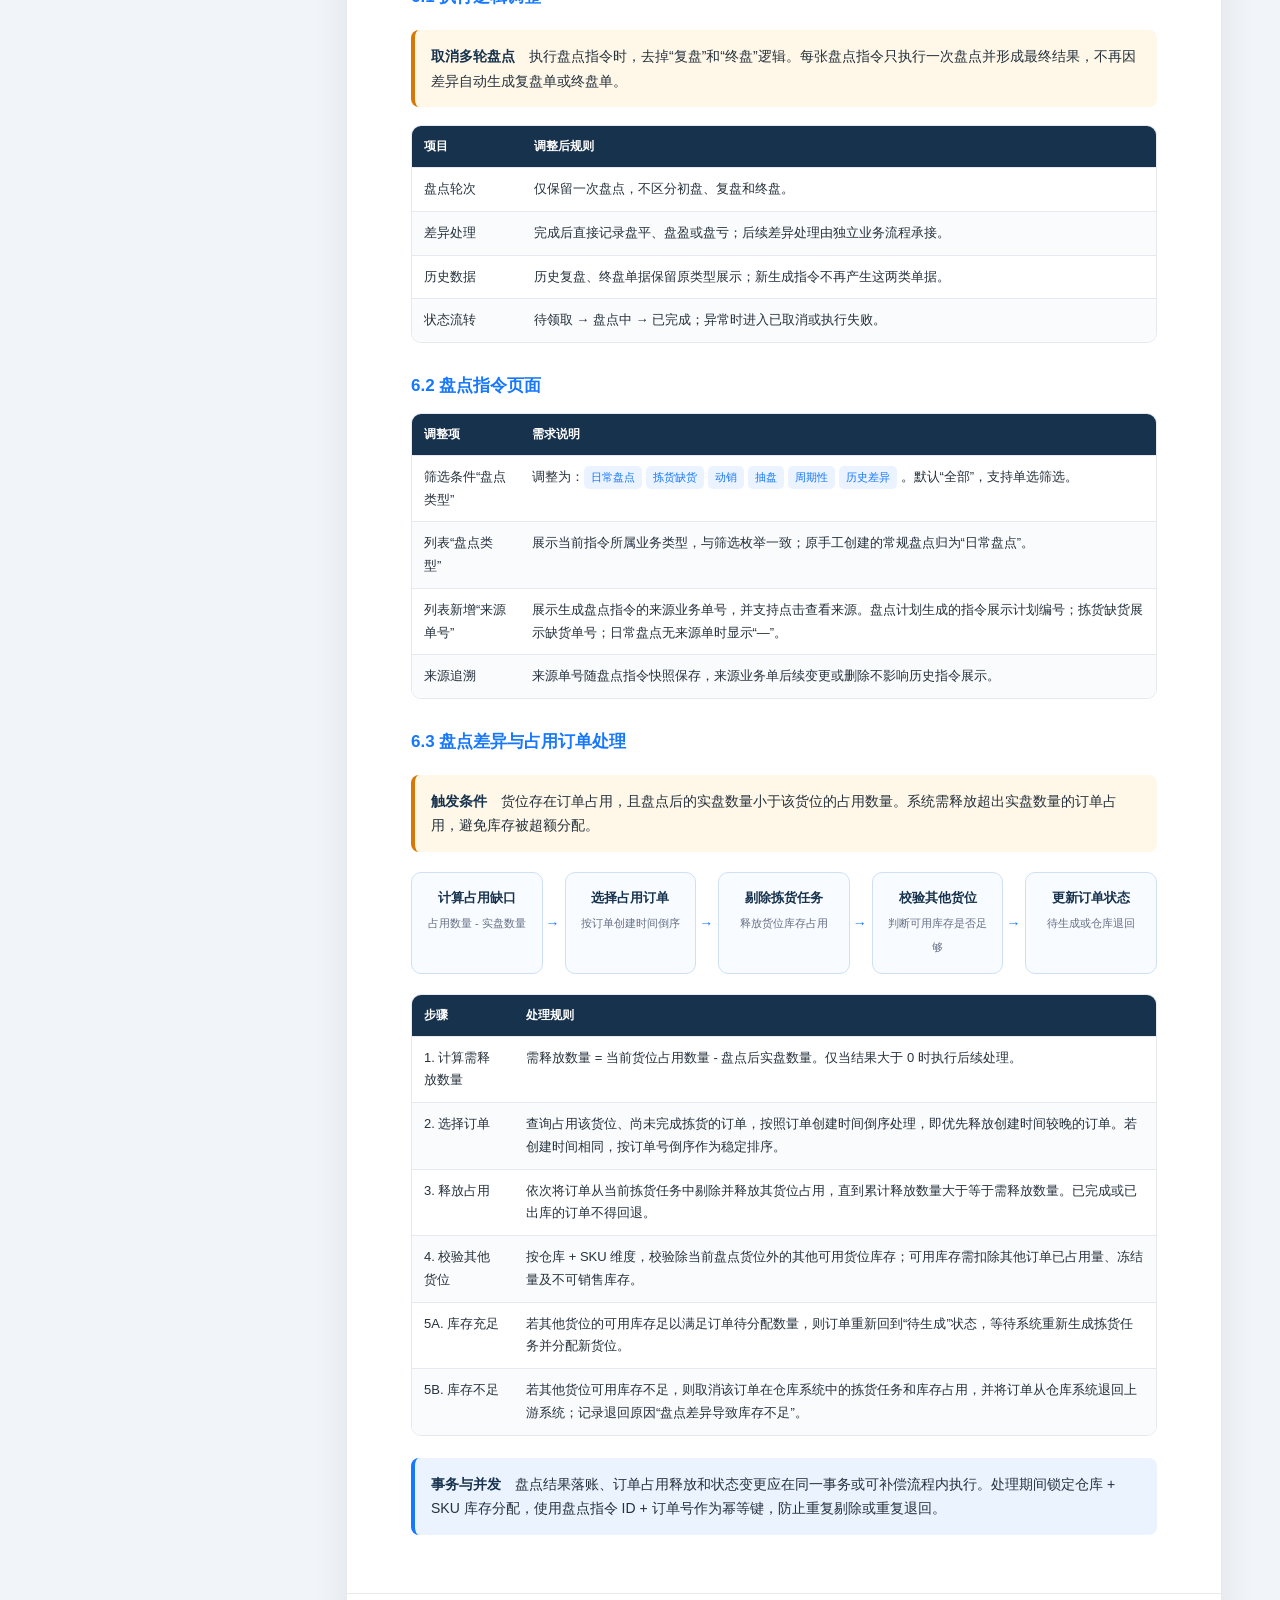
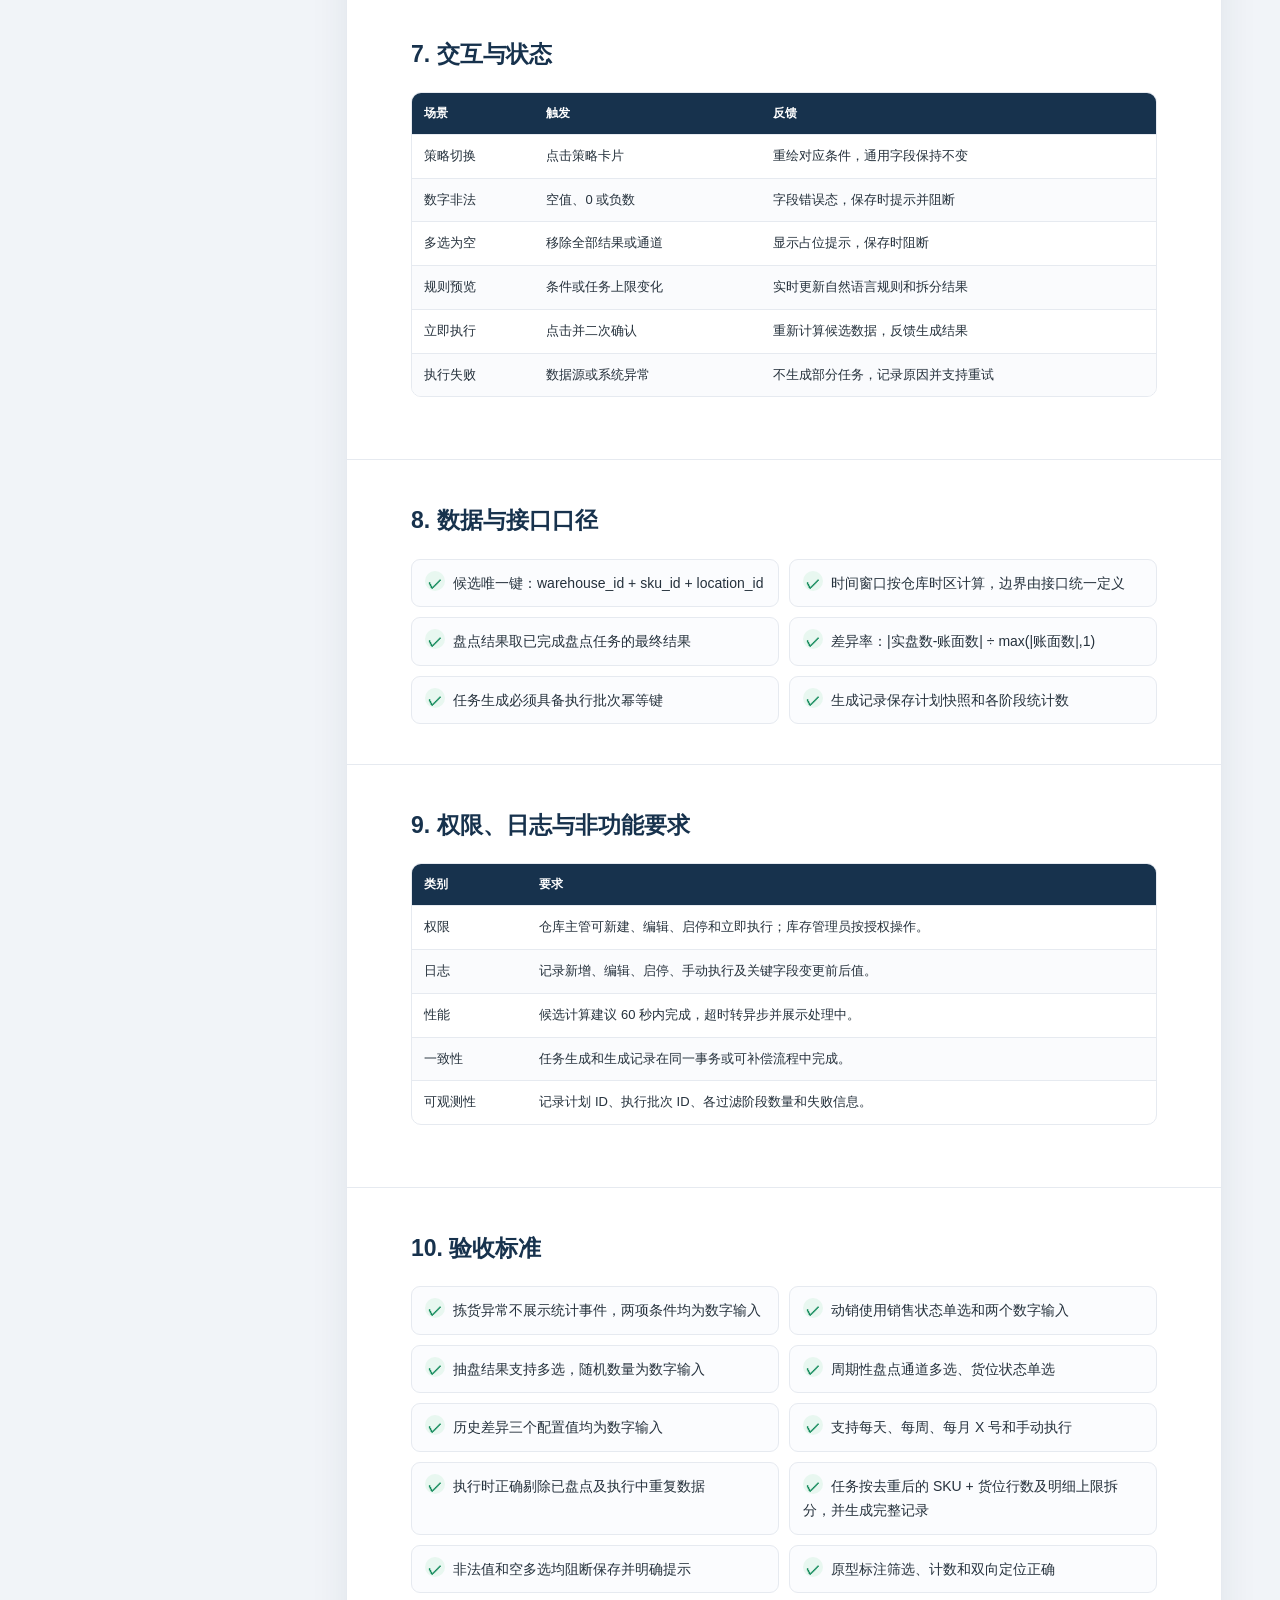
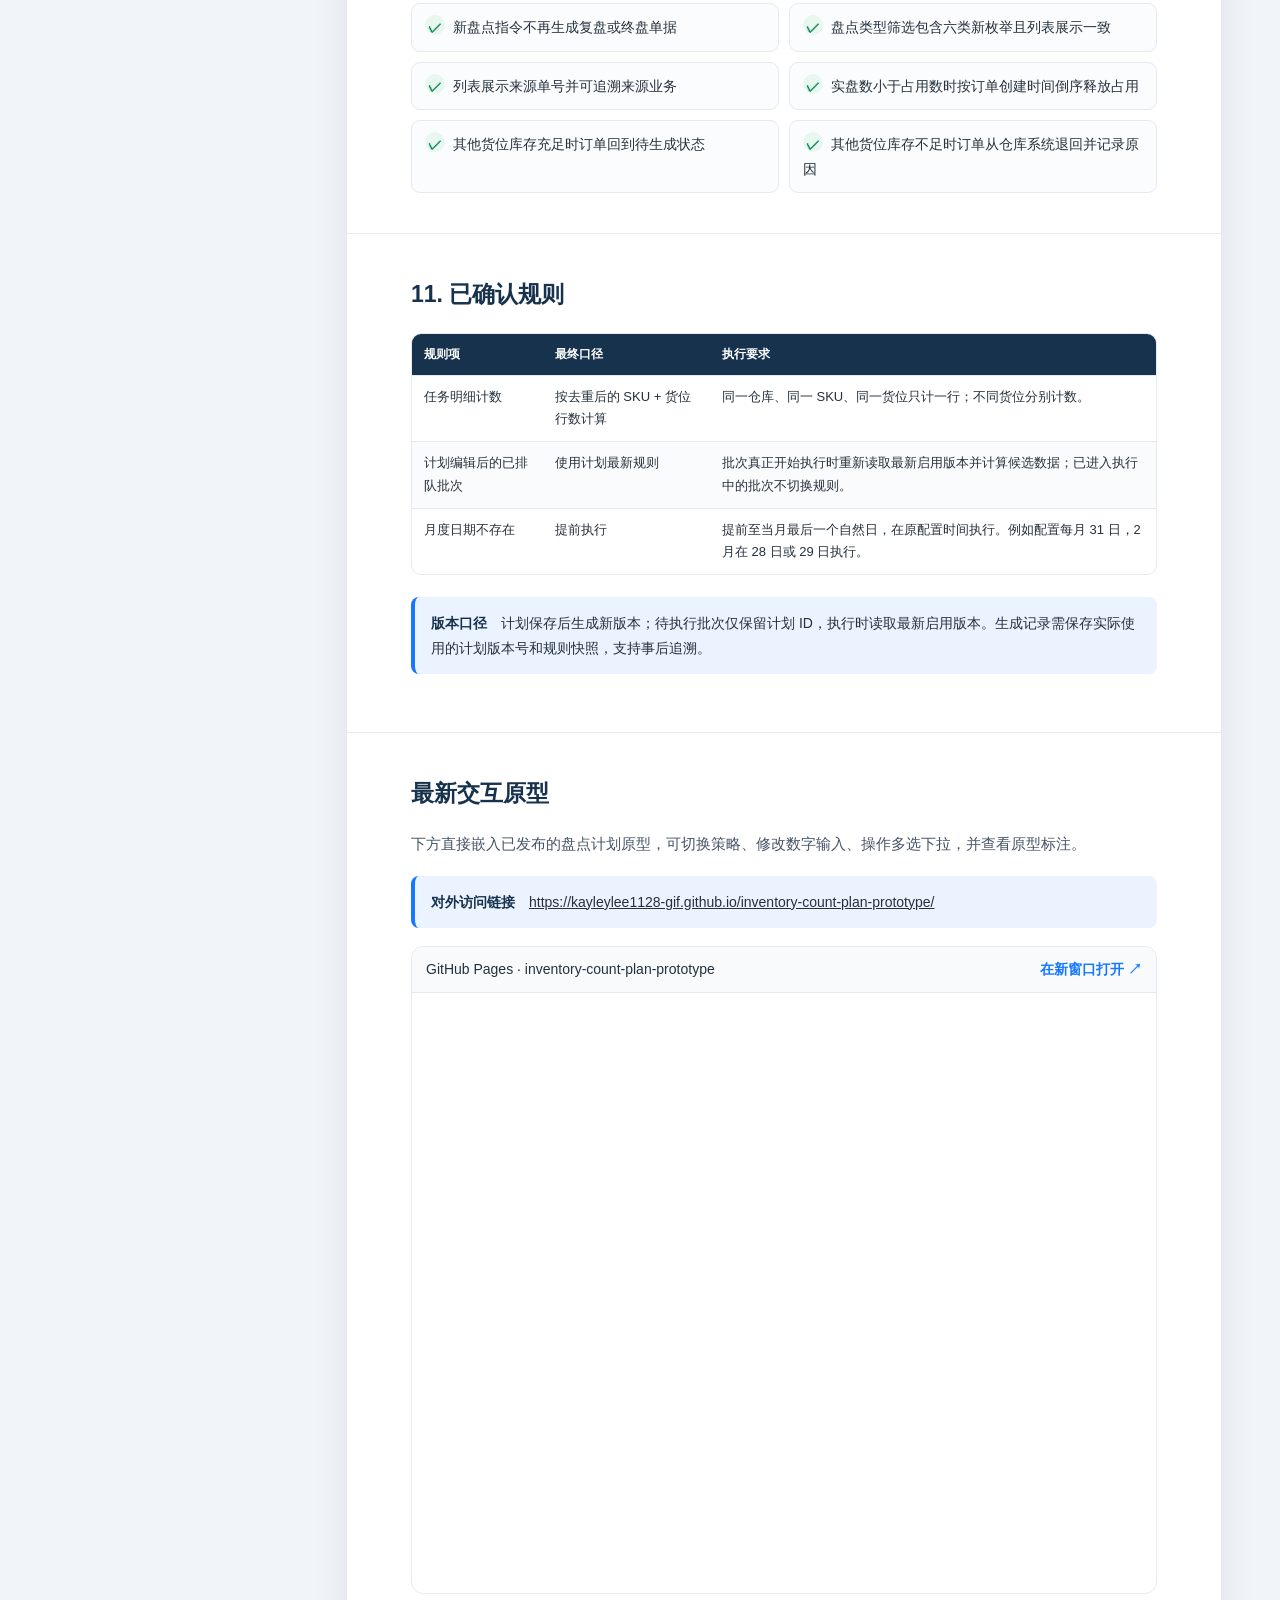
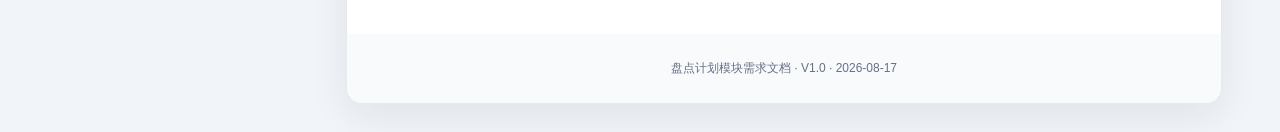
==== commit 1df74c61: "Confirm inventory count plan business rules" ====
--- a/prd.html
+++ b/prd.html
@@ -21,7 +21,7 @@
 </head>
 <body>
 <div class="layout">
-  <nav class="toc"><strong>盘点计划 PRD</strong><a href="#background">1. 背景与目标</a><a href="#flow">2. 业务流程</a><a href="#architecture">3. 页面架构</a><a href="#strategies">4. 盘点策略</a><a href="#rules">5. 通用规则</a><a href="#instructions">6. 盘点指令</a><a href="#interaction">7. 交互与状态</a><a href="#data">8. 数据口径</a><a href="#nonfunctional">9. 非功能要求</a><a href="#acceptance">10. 验收标准</a><a href="#pending">11. 待确认项</a><a href="#prototype">最新交互原型</a></nav>
+  <nav class="toc"><strong>盘点计划 PRD</strong><a href="#background">1. 背景与目标</a><a href="#flow">2. 业务流程</a><a href="#architecture">3. 页面架构</a><a href="#strategies">4. 盘点策略</a><a href="#rules">5. 通用规则</a><a href="#instructions">6. 盘点指令</a><a href="#interaction">7. 交互与状态</a><a href="#data">8. 数据口径</a><a href="#nonfunctional">9. 非功能要求</a><a href="#acceptance">10. 验收标准</a><a href="#pending">11. 已确认规则</a><a href="#prototype">最新交互原型</a></nav>
   <main>
     <header class="hero"><div class="kicker">PRODUCT REQUIREMENTS · V1.0</div><h1>盘点计划模块需求文档</h1><p>基于拣货异常、动销、抽盘、周期性盘点及历史差异，自动或手动生成 SKU + 货位维度的盘点任务。</p><div class="meta"><span class="pill">评审状态：原型已确认</span><span class="pill">适用角色：仓库主管 / 库存管理员</span><span class="pill">更新日期：2026-08-17</span></div></header>
 
@@ -39,7 +39,7 @@
       <h3>4.5 历史差异</h3><div class="callout"><b>数据来源</b>　取状态为“已完成”的历史盘点数据，根据最终盘点结果计算差异率和连续差异次数。</div><div class="table-wrap"><table><thead><tr><th>字段</th><th>控件</th><th>默认值</th><th>规则</th></tr></thead><tbody><tr><td>盘点差异率</td><td>数字输入 + %</td><td class="num">2</td><td>支持小数，大于等于且必须大于 0</td></tr><tr><td>连续差异次数</td><td>数字输入 + 次</td><td class="num">2</td><td>正整数，大于等于</td></tr><tr><td>统计时间</td><td>数字输入 + 天</td><td class="num">30</td><td>正整数，过去 X 天</td></tr></tbody></table></div>
     </section>
 
-    <section class="section" id="rules"><h2>5. 通用规则</h2><h3>5.1 去重与排除</h3><div class="table-wrap"><table><thead><tr><th>规则</th><th>默认</th><th>处理方式</th></tr></thead><tbody><tr><td>剔除过去 X 天已完成盘点的 SKU + 货位</td><td>开启，X=3</td><td>按已完成时间判断，同一明细不再进入候选集</td></tr><tr><td>剔除已有待执行/执行中任务的数据</td><td>开启</td><td>防止同一 SKU + 货位并发生成</td></tr><tr><td>排除零库存货位</td><td>关闭</td><td>开启后执行时库存为 0 的货位不进入任务</td></tr></tbody></table></div><h3>5.2 任务拆分</h3><div class="table-wrap"><table><thead><tr><th>字段</th><th>默认值</th><th>规则</th></tr></thead><tbody><tr><td>每任务明细上限</td><td>50 条</td><td>必填，正整数，超过上限自动拆分</td></tr><tr><td>单次生成上限</td><td>1,000 条</td><td>超出部分留待下次执行</td></tr><tr><td>拆分方式</td><td>仓库 + 库区</td><td>可支持按仓库、库区或通道拆分</td></tr></tbody></table></div><h3>5.3 执行计划</h3><div class="table-wrap"><table><thead><tr><th>模式</th><th>配置</th><th>说明</th></tr></thead><tbody><tr><td>每天</td><td>执行时间</td><td>例如每天 02:00</td></tr><tr><td>每周</td><td>星期 + 时间</td><td>例如每周一 03:00</td></tr><tr><td>每月</td><td>每月 X 号 + 时间</td><td>不存在日期的处理方式待确认</td></tr><tr><td>仅手动执行</td><td>无</td><td>不自动触发，可在列表立即执行</td></tr><tr><td>条件触发后立即执行</td><td>触发条件</td><td>事件命中后立即计算并生成任务</td></tr></tbody></table></div></section>
+    <section class="section" id="rules"><h2>5. 通用规则</h2><h3>5.1 去重与排除</h3><div class="table-wrap"><table><thead><tr><th>规则</th><th>默认</th><th>处理方式</th></tr></thead><tbody><tr><td>剔除过去 X 天已完成盘点的 SKU + 货位</td><td>开启，X=3</td><td>按已完成时间判断，同一明细不再进入候选集</td></tr><tr><td>剔除已有待执行/执行中任务的数据</td><td>开启</td><td>防止同一 SKU + 货位并发生成</td></tr><tr><td>排除零库存货位</td><td>关闭</td><td>开启后执行时库存为 0 的货位不进入任务</td></tr></tbody></table></div><h3>5.2 任务拆分</h3><div class="table-wrap"><table><thead><tr><th>字段</th><th>默认值</th><th>规则</th></tr></thead><tbody><tr><td>每任务明细上限</td><td>50 条</td><td>按去重后的 SKU + 货位明细行数计算；超过上限自动拆分</td></tr><tr><td>单次生成上限</td><td>1,000 条</td><td>超出部分留待下次执行</td></tr><tr><td>拆分方式</td><td>仓库 + 库区</td><td>可支持按仓库、库区或通道拆分</td></tr></tbody></table></div><h3>5.3 执行计划</h3><div class="table-wrap"><table><thead><tr><th>模式</th><th>配置</th><th>说明</th></tr></thead><tbody><tr><td>每天</td><td>执行时间</td><td>例如每天 02:00</td></tr><tr><td>每周</td><td>星期 + 时间</td><td>例如每周一 03:00</td></tr><tr><td>每月</td><td>每月 X 号 + 时间</td><td>目标日期在当月不存在时，提前至当月最后一天执行</td></tr><tr><td>仅手动执行</td><td>无</td><td>不自动触发，可在列表立即执行</td></tr><tr><td>条件触发后立即执行</td><td>触发条件</td><td>事件命中后立即计算并生成任务</td></tr></tbody></table></div></section>
 
     <section class="section" id="instructions"><h2>6. 盘点指令需求</h2><h3>6.1 执行逻辑调整</h3><div class="callout warn"><b>取消多轮盘点</b>　执行盘点指令时，去掉“复盘”和“终盘”逻辑。每张盘点指令只执行一次盘点并形成最终结果，不再因差异自动生成复盘单或终盘单。</div><div class="table-wrap"><table><thead><tr><th>项目</th><th>调整后规则</th></tr></thead><tbody><tr><td>盘点轮次</td><td>仅保留一次盘点，不区分初盘、复盘和终盘。</td></tr><tr><td>差异处理</td><td>完成后直接记录盘平、盘盈或盘亏；后续差异处理由独立业务流程承接。</td></tr><tr><td>历史数据</td><td>历史复盘、终盘单据保留原类型展示；新生成指令不再产生这两类单据。</td></tr><tr><td>状态流转</td><td>待领取 → 盘点中 → 已完成；异常时进入已取消或执行失败。</td></tr></tbody></table></div><h3>6.2 盘点指令页面</h3><div class="table-wrap"><table><thead><tr><th>调整项</th><th>需求说明</th></tr></thead><tbody><tr><td>筛选条件“盘点类型”</td><td>调整为：<span class="tag">日常盘点</span><span class="tag">拣货缺货</span><span class="tag">动销</span><span class="tag">抽盘</span><span class="tag">周期性</span><span class="tag">历史差异</span>。默认“全部”，支持单选筛选。</td></tr><tr><td>列表“盘点类型”</td><td>展示当前指令所属业务类型，与筛选枚举一致；原手工创建的常规盘点归为“日常盘点”。</td></tr><tr><td>列表新增“来源单号”</td><td>展示生成盘点指令的来源业务单号，并支持点击查看来源。盘点计划生成的指令展示计划编号；拣货缺货展示缺货单号；日常盘点无来源单时显示“—”。</td></tr><tr><td>来源追溯</td><td>来源单号随盘点指令快照保存，来源业务单后续变更或删除不影响历史指令展示。</td></tr></tbody></table></div><h3>6.3 盘点差异与占用订单处理</h3><div class="callout warn"><b>触发条件</b>　货位存在订单占用，且盘点后的实盘数量小于该货位的占用数量。系统需释放超出实盘数量的订单占用，避免库存被超额分配。</div><div class="flow"><div class="step"><b>计算占用缺口</b><span>占用数量 - 实盘数量</span></div><div class="step"><b>选择占用订单</b><span>按订单创建时间倒序</span></div><div class="step"><b>剔除拣货任务</b><span>释放货位库存占用</span></div><div class="step"><b>校验其他货位</b><span>判断可用库存是否足够</span></div><div class="step"><b>更新订单状态</b><span>待生成或仓库退回</span></div></div><div class="table-wrap"><table><thead><tr><th>步骤</th><th>处理规则</th></tr></thead><tbody><tr><td>1. 计算需释放数量</td><td>需释放数量 = 当前货位占用数量 - 盘点后实盘数量。仅当结果大于 0 时执行后续处理。</td></tr><tr><td>2. 选择订单</td><td>查询占用该货位、尚未完成拣货的订单，按照订单创建时间倒序处理，即优先释放创建时间较晚的订单。若创建时间相同，按订单号倒序作为稳定排序。</td></tr><tr><td>3. 释放占用</td><td>依次将订单从当前拣货任务中剔除并释放其货位占用，直到累计释放数量大于等于需释放数量。已完成或已出库的订单不得回退。</td></tr><tr><td>4. 校验其他货位</td><td>按仓库 + SKU 维度，校验除当前盘点货位外的其他可用货位库存；可用库存需扣除其他订单已占用量、冻结量及不可销售库存。</td></tr><tr><td>5A. 库存充足</td><td>若其他货位的可用库存足以满足订单待分配数量，则订单重新回到“待生成”状态，等待系统重新生成拣货任务并分配新货位。</td></tr><tr><td>5B. 库存不足</td><td>若其他货位可用库存不足，则取消该订单在仓库系统中的拣货任务和库存占用，并将订单从仓库系统退回上游系统；记录退回原因“盘点差异导致库存不足”。</td></tr></tbody></table></div><div class="callout"><b>事务与并发</b>　盘点结果落账、订单占用释放和状态变更应在同一事务或可补偿流程内执行。处理期间锁定仓库 + SKU 库存分配，使用盘点指令 ID + 订单号作为幂等键，防止重复剔除或重复退回。</div></section>
 
@@ -49,9 +49,9 @@
 
     <section class="section" id="nonfunctional"><h2>9. 权限、日志与非功能要求</h2><div class="table-wrap"><table><thead><tr><th>类别</th><th>要求</th></tr></thead><tbody><tr><td>权限</td><td>仓库主管可新建、编辑、启停和立即执行；库存管理员按授权操作。</td></tr><tr><td>日志</td><td>记录新增、编辑、启停、手动执行及关键字段变更前后值。</td></tr><tr><td>性能</td><td>候选计算建议 60 秒内完成，超时转异步并展示处理中。</td></tr><tr><td>一致性</td><td>任务生成和生成记录在同一事务或可补偿流程中完成。</td></tr><tr><td>可观测性</td><td>记录计划 ID、执行批次 ID、各过滤阶段数量和失败信息。</td></tr></tbody></table></div></section>
 
-    <section class="section" id="acceptance"><h2>10. 验收标准</h2><div class="checklist"><div class="check">拣货异常不展示统计事件，两项条件均为数字输入</div><div class="check">动销使用销售状态单选和两个数字输入</div><div class="check">抽盘结果支持多选，随机数量为数字输入</div><div class="check">周期性盘点通道多选、货位状态单选</div><div class="check">历史差异三个配置值均为数字输入</div><div class="check">支持每天、每周、每月 X 号和手动执行</div><div class="check">执行时正确剔除已盘点及执行中重复数据</div><div class="check">任务按明细上限拆分并生成完整记录</div><div class="check">非法值和空多选均阻断保存并明确提示</div><div class="check">原型标注筛选、计数和双向定位正确</div><div class="check">新盘点指令不再生成复盘或终盘单据</div><div class="check">盘点类型筛选包含六类新枚举且列表展示一致</div><div class="check">列表展示来源单号并可追溯来源业务</div><div class="check">实盘数小于占用数时按订单创建时间倒序释放占用</div><div class="check">其他货位库存充足时订单回到待生成状态</div><div class="check">其他货位库存不足时订单从仓库系统退回并记录原因</div></div></section>
+    <section class="section" id="acceptance"><h2>10. 验收标准</h2><div class="checklist"><div class="check">拣货异常不展示统计事件，两项条件均为数字输入</div><div class="check">动销使用销售状态单选和两个数字输入</div><div class="check">抽盘结果支持多选，随机数量为数字输入</div><div class="check">周期性盘点通道多选、货位状态单选</div><div class="check">历史差异三个配置值均为数字输入</div><div class="check">支持每天、每周、每月 X 号和手动执行</div><div class="check">执行时正确剔除已盘点及执行中重复数据</div><div class="check">任务按去重后的 SKU + 货位行数及明细上限拆分，并生成完整记录</div><div class="check">非法值和空多选均阻断保存并明确提示</div><div class="check">原型标注筛选、计数和双向定位正确</div><div class="check">新盘点指令不再生成复盘或终盘单据</div><div class="check">盘点类型筛选包含六类新枚举且列表展示一致</div><div class="check">列表展示来源单号并可追溯来源业务</div><div class="check">实盘数小于占用数时按订单创建时间倒序释放占用</div><div class="check">其他货位库存充足时订单回到待生成状态</div><div class="check">其他货位库存不足时订单从仓库系统退回并记录原因</div></div></section>
 
-    <section class="section" id="pending"><h2>11. 待确认项</h2><div class="table-wrap"><table><thead><tr><th>编号</th><th>问题</th><th>影响</th></tr></thead><tbody><tr><td>TBC-01</td><td>月度执行遇不存在日期时顺延还是提前</td><td>调度规则</td></tr><tr><td>TBC-02</td><td>SKU 明细上限按 SKU 去重数还是 SKU + 货位行数</td><td>任务拆分口径</td></tr><tr><td>TBC-03</td><td>计划编辑后，已排队批次使用旧快照还是新规则</td><td>版本与一致性</td></tr></tbody></table></div></section>
+    <section class="section" id="pending"><h2>11. 已确认规则</h2><div class="table-wrap"><table><thead><tr><th>规则项</th><th>最终口径</th><th>执行要求</th></tr></thead><tbody><tr><td>任务明细计数</td><td>按去重后的 SKU + 货位行数计算</td><td>同一仓库、同一 SKU、同一货位只计一行；不同货位分别计数。</td></tr><tr><td>计划编辑后的已排队批次</td><td>使用计划最新规则</td><td>批次真正开始执行时重新读取最新启用版本并计算候选数据；已进入执行中的批次不切换规则。</td></tr><tr><td>月度日期不存在</td><td>提前执行</td><td>提前至当月最后一个自然日，在原配置时间执行。例如配置每月 31 日，2 月在 28 日或 29 日执行。</td></tr></tbody></table></div><div class="callout"><b>版本口径</b>　计划保存后生成新版本；待执行批次仅保留计划 ID，执行时读取最新启用版本。生成记录需保存实际使用的计划版本号和规则快照，支持事后追溯。</div></section>
 
     <section class="section" id="prototype"><h2>最新交互原型</h2><p class="lead">下方直接嵌入已发布的盘点计划原型，可切换策略、修改数字输入、操作多选下拉，并查看原型标注。</p><div class="callout"><b>对外访问链接</b>　<a href="https://kayleylee1128-gif.github.io/inventory-count-plan-prototype/" target="_blank" rel="noopener">https://kayleylee1128-gif.github.io/inventory-count-plan-prototype/</a></div><div class="prototype"><div class="prototype-bar"><span>GitHub Pages · inventory-count-plan-prototype</span><a href="https://kayleylee1128-gif.github.io/inventory-count-plan-prototype/" target="_blank" rel="noopener">在新窗口打开 ↗</a></div><iframe src="https://kayleylee1128-gif.github.io/inventory-count-plan-prototype/" title="盘点计划交互原型"></iframe></div></section>
     <footer class="footer">盘点计划模块需求文档 · V1.0 · 2026-08-17</footer>
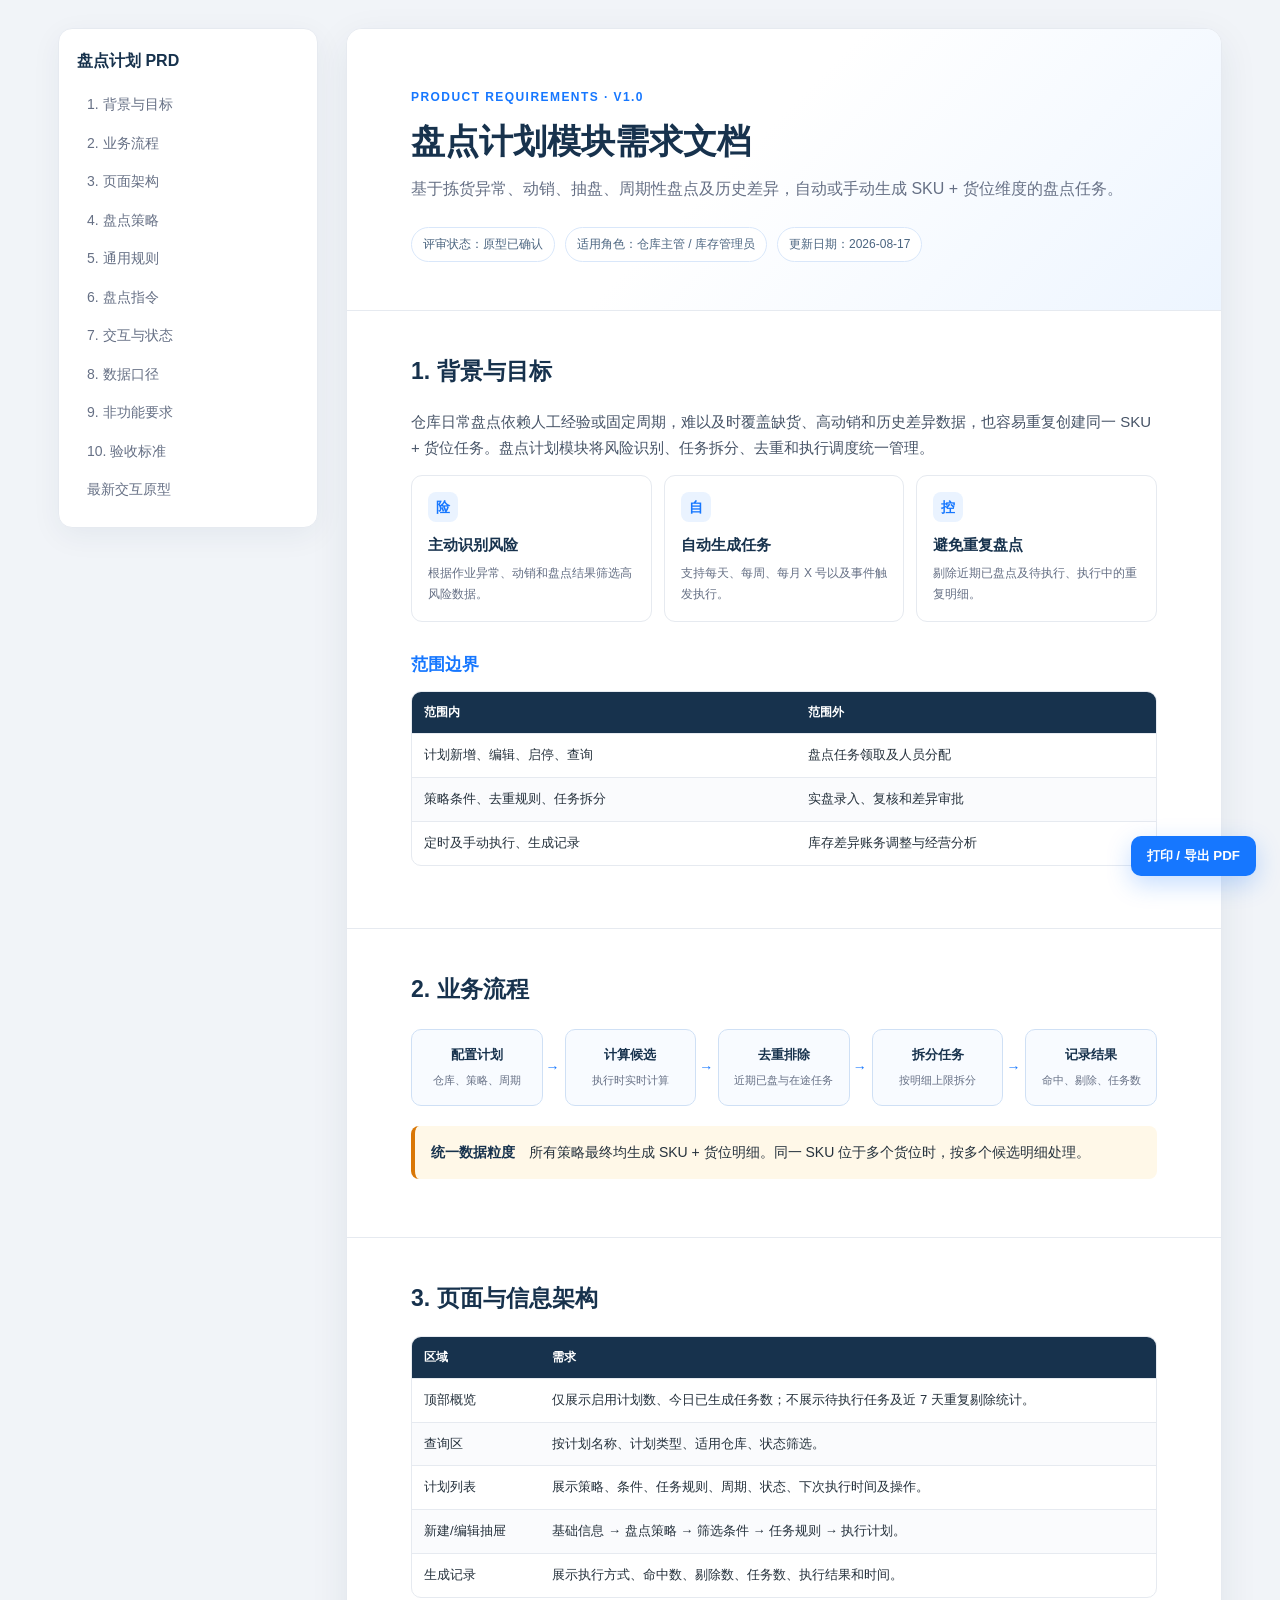
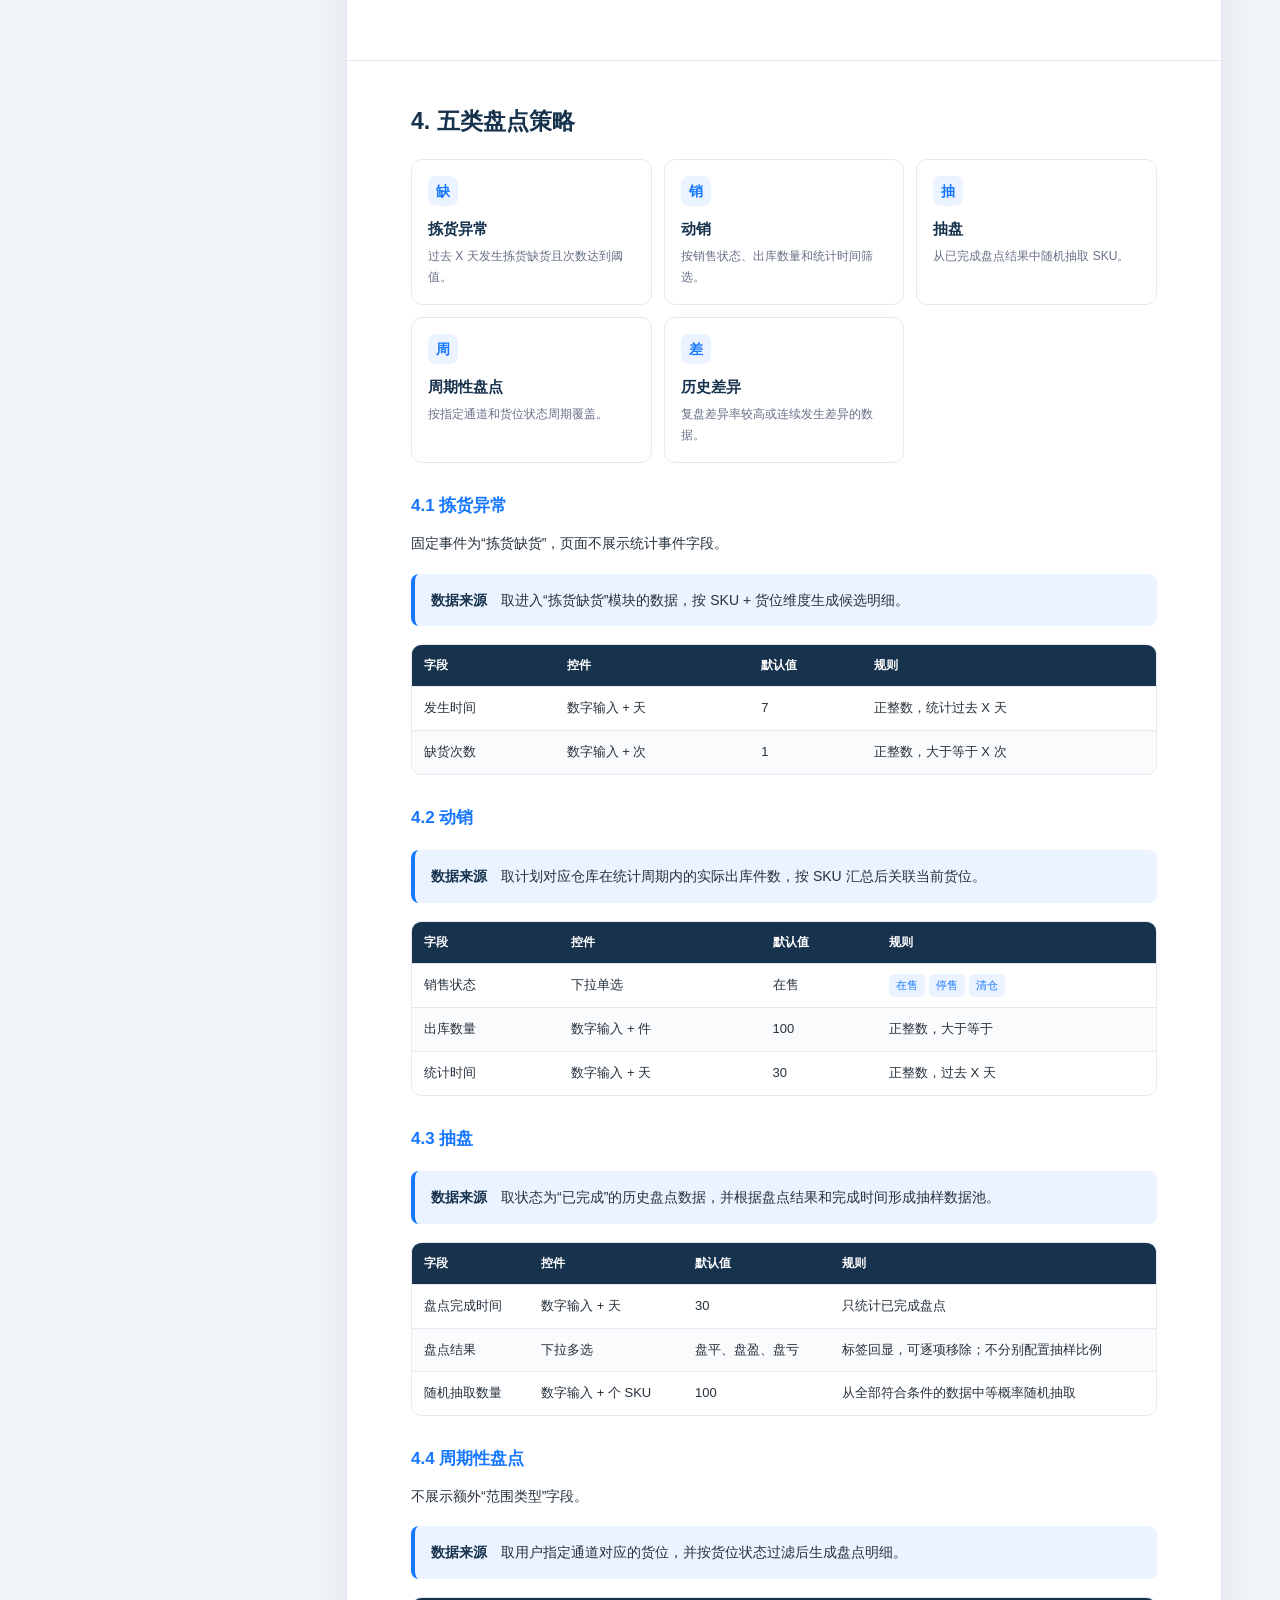
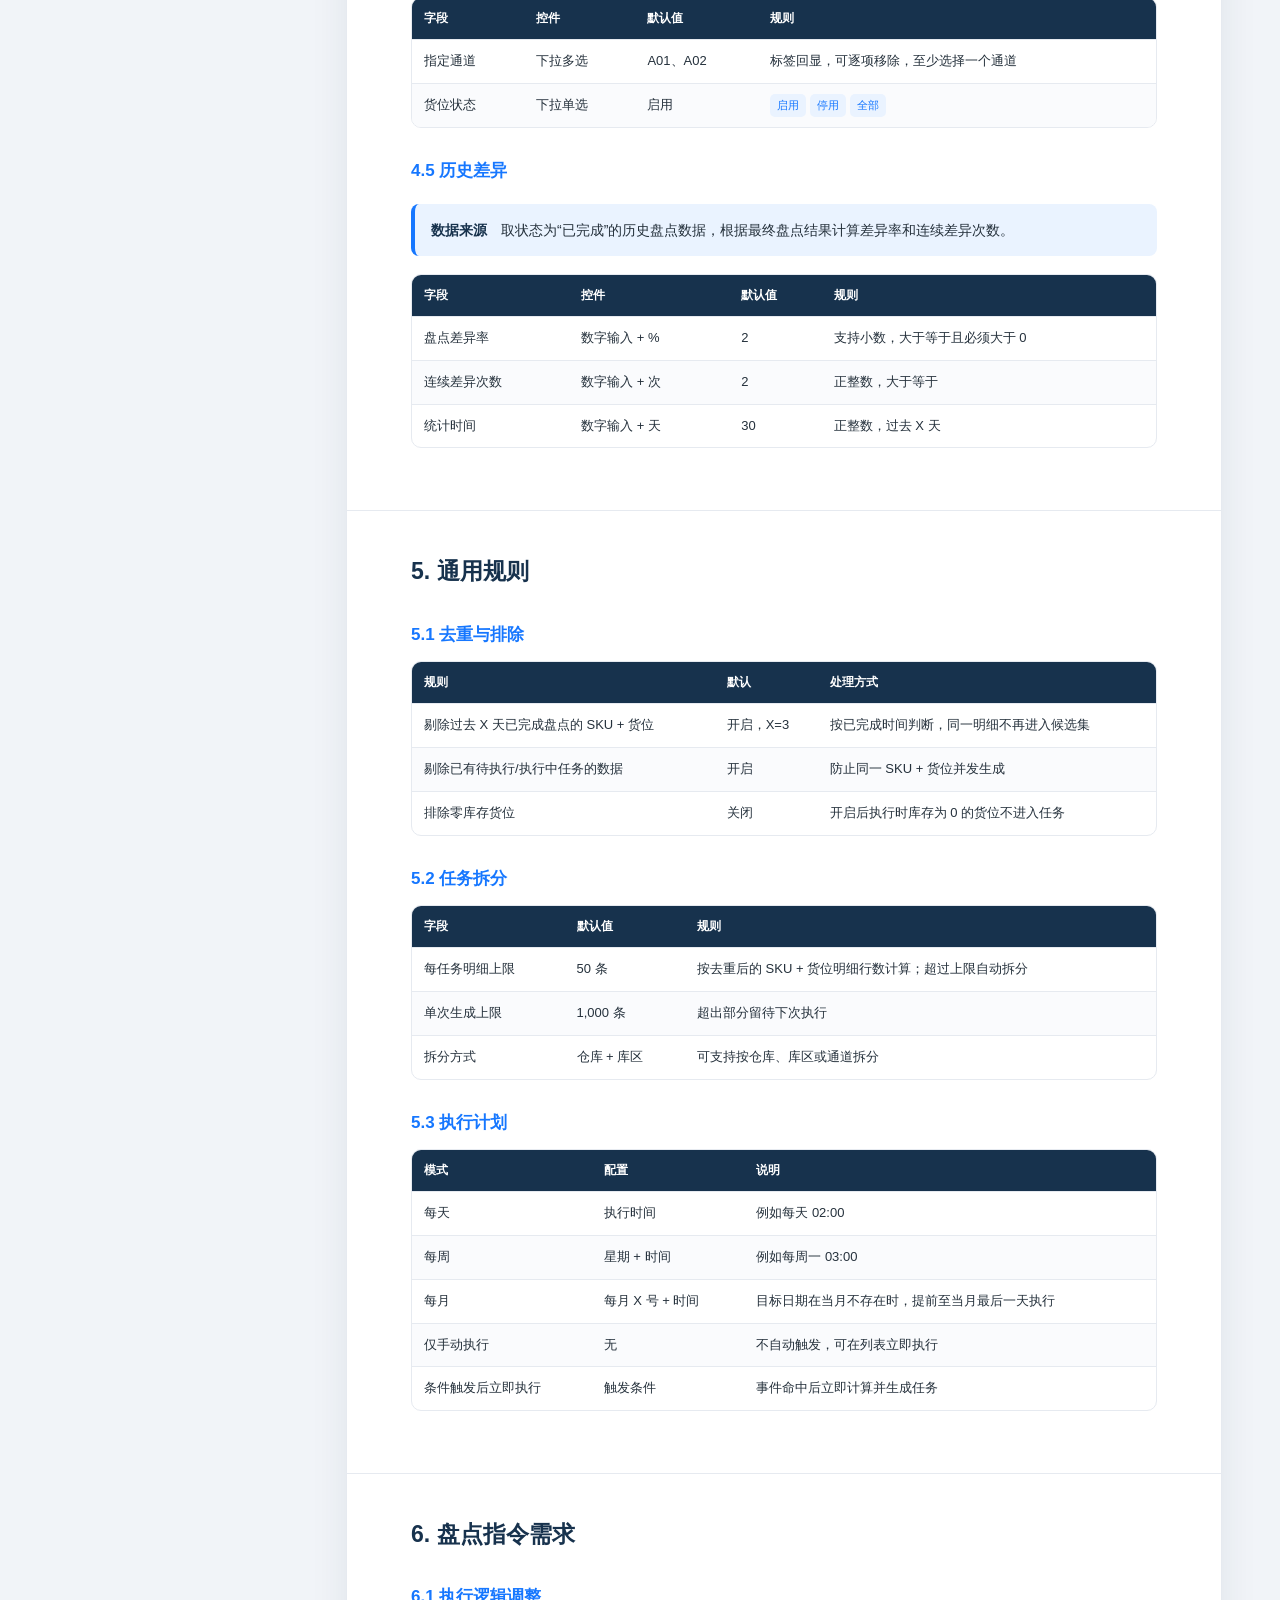
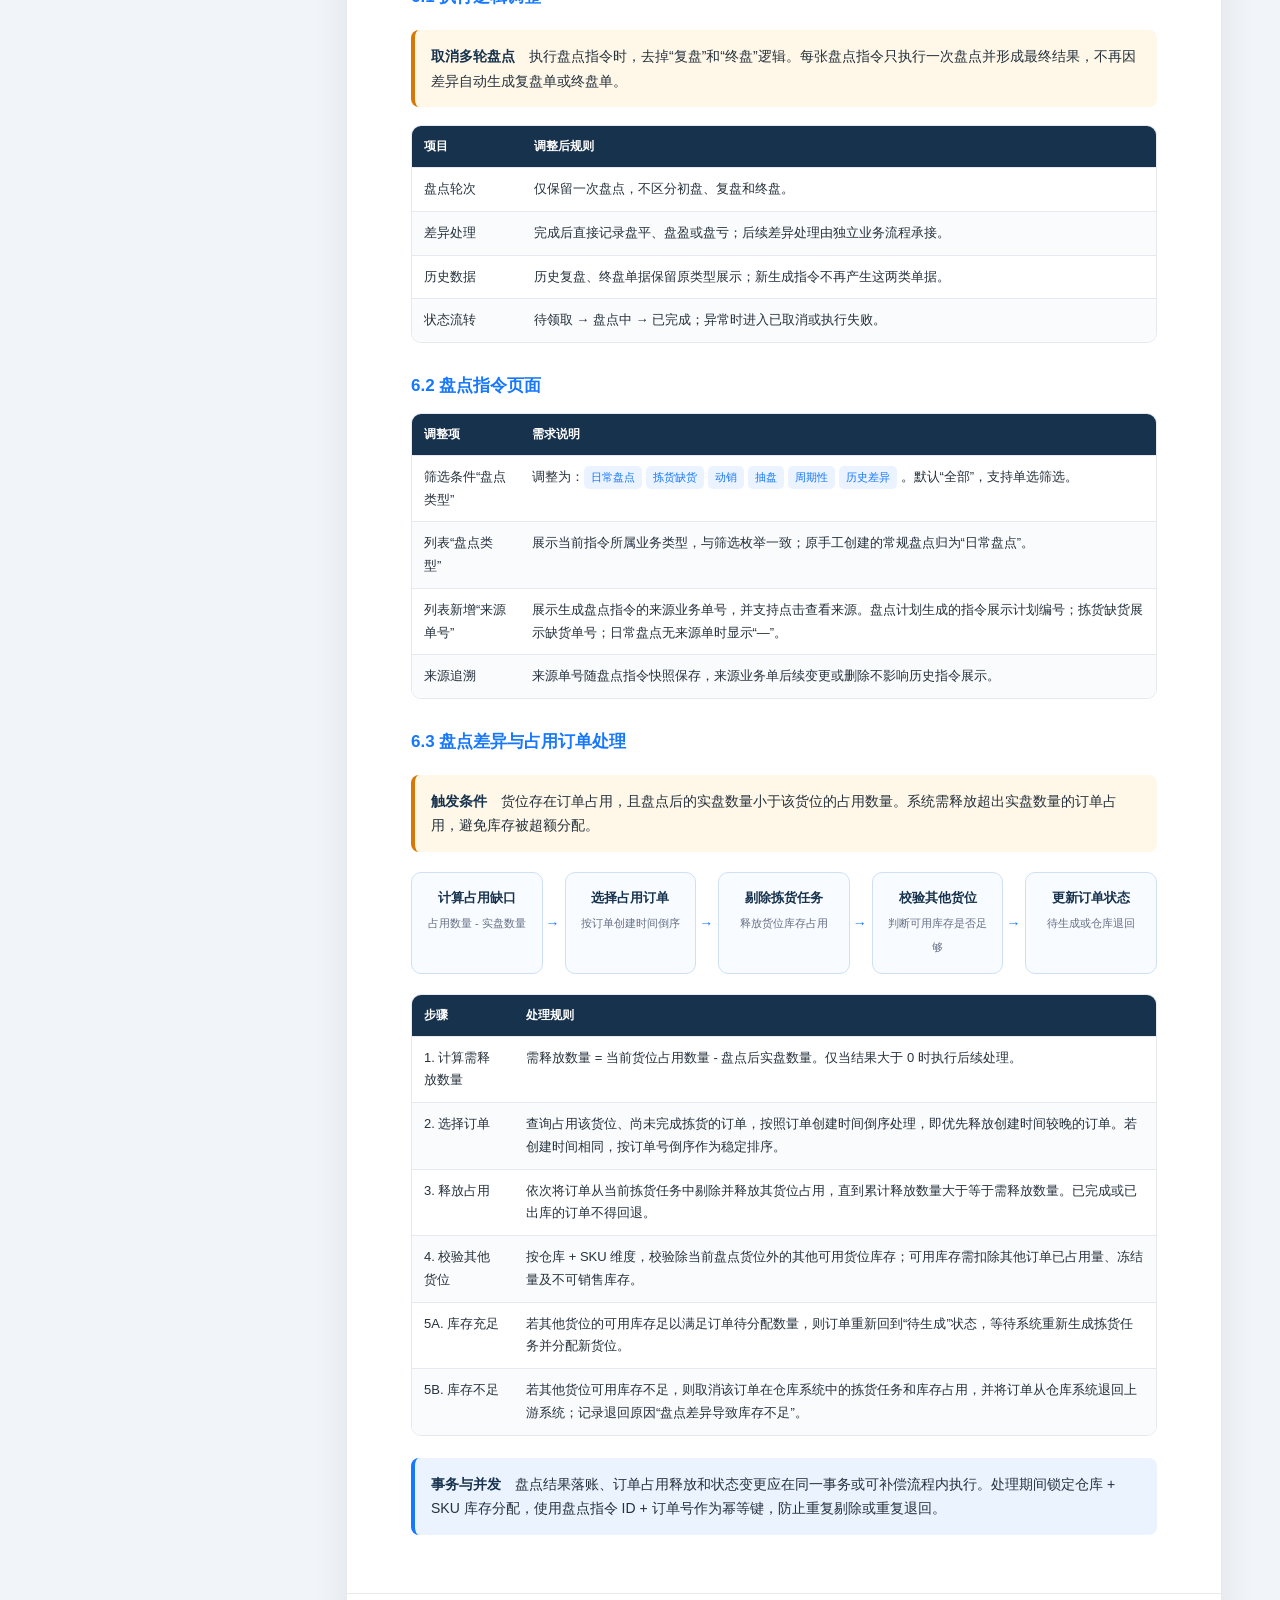
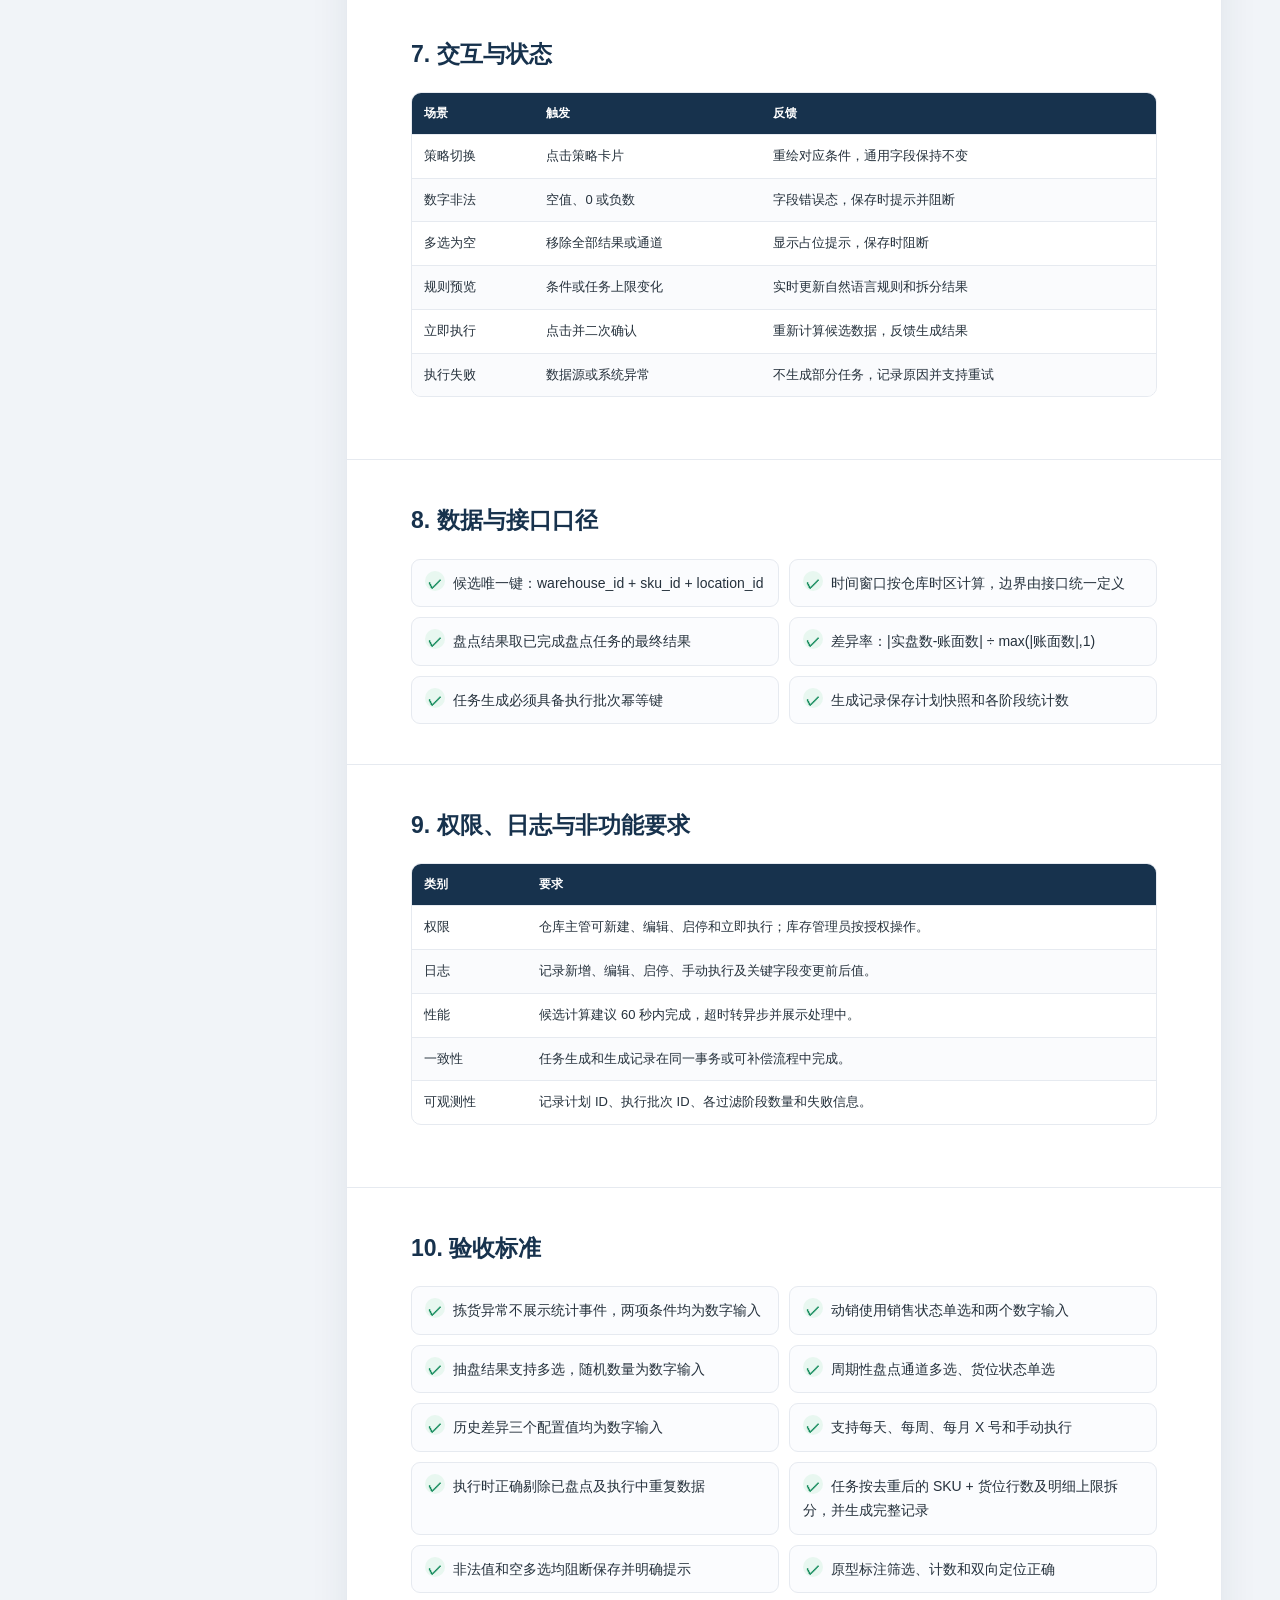
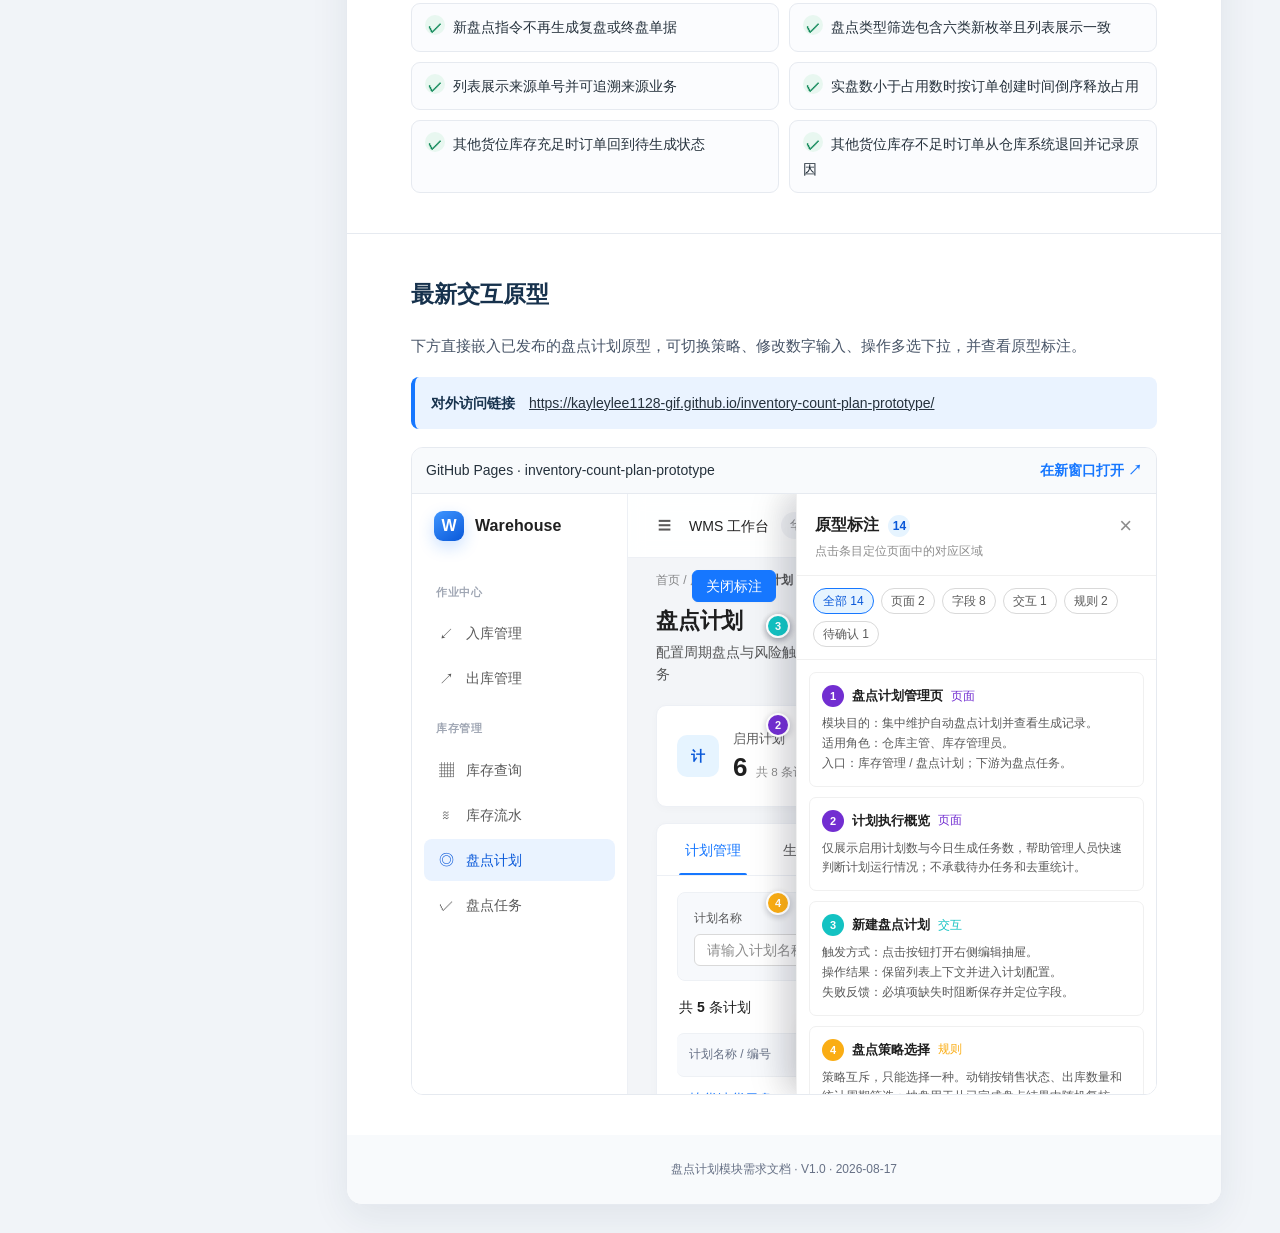
==== commit 47d1cf76: "Remove resolved confirmation section" ====
--- a/prd.html
+++ b/prd.html
@@ -21,7 +21,7 @@
 </head>
 <body>
 <div class="layout">
-  <nav class="toc"><strong>盘点计划 PRD</strong><a href="#background">1. 背景与目标</a><a href="#flow">2. 业务流程</a><a href="#architecture">3. 页面架构</a><a href="#strategies">4. 盘点策略</a><a href="#rules">5. 通用规则</a><a href="#instructions">6. 盘点指令</a><a href="#interaction">7. 交互与状态</a><a href="#data">8. 数据口径</a><a href="#nonfunctional">9. 非功能要求</a><a href="#acceptance">10. 验收标准</a><a href="#pending">11. 已确认规则</a><a href="#prototype">最新交互原型</a></nav>
+  <nav class="toc"><strong>盘点计划 PRD</strong><a href="#background">1. 背景与目标</a><a href="#flow">2. 业务流程</a><a href="#architecture">3. 页面架构</a><a href="#strategies">4. 盘点策略</a><a href="#rules">5. 通用规则</a><a href="#instructions">6. 盘点指令</a><a href="#interaction">7. 交互与状态</a><a href="#data">8. 数据口径</a><a href="#nonfunctional">9. 非功能要求</a><a href="#acceptance">10. 验收标准</a><a href="#prototype">最新交互原型</a></nav>
   <main>
     <header class="hero"><div class="kicker">PRODUCT REQUIREMENTS · V1.0</div><h1>盘点计划模块需求文档</h1><p>基于拣货异常、动销、抽盘、周期性盘点及历史差异，自动或手动生成 SKU + 货位维度的盘点任务。</p><div class="meta"><span class="pill">评审状态：原型已确认</span><span class="pill">适用角色：仓库主管 / 库存管理员</span><span class="pill">更新日期：2026-08-17</span></div></header>
 
@@ -51,8 +51,6 @@
 
     <section class="section" id="acceptance"><h2>10. 验收标准</h2><div class="checklist"><div class="check">拣货异常不展示统计事件，两项条件均为数字输入</div><div class="check">动销使用销售状态单选和两个数字输入</div><div class="check">抽盘结果支持多选，随机数量为数字输入</div><div class="check">周期性盘点通道多选、货位状态单选</div><div class="check">历史差异三个配置值均为数字输入</div><div class="check">支持每天、每周、每月 X 号和手动执行</div><div class="check">执行时正确剔除已盘点及执行中重复数据</div><div class="check">任务按去重后的 SKU + 货位行数及明细上限拆分，并生成完整记录</div><div class="check">非法值和空多选均阻断保存并明确提示</div><div class="check">原型标注筛选、计数和双向定位正确</div><div class="check">新盘点指令不再生成复盘或终盘单据</div><div class="check">盘点类型筛选包含六类新枚举且列表展示一致</div><div class="check">列表展示来源单号并可追溯来源业务</div><div class="check">实盘数小于占用数时按订单创建时间倒序释放占用</div><div class="check">其他货位库存充足时订单回到待生成状态</div><div class="check">其他货位库存不足时订单从仓库系统退回并记录原因</div></div></section>
 
-    <section class="section" id="pending"><h2>11. 已确认规则</h2><div class="table-wrap"><table><thead><tr><th>规则项</th><th>最终口径</th><th>执行要求</th></tr></thead><tbody><tr><td>任务明细计数</td><td>按去重后的 SKU + 货位行数计算</td><td>同一仓库、同一 SKU、同一货位只计一行；不同货位分别计数。</td></tr><tr><td>计划编辑后的已排队批次</td><td>使用计划最新规则</td><td>批次真正开始执行时重新读取最新启用版本并计算候选数据；已进入执行中的批次不切换规则。</td></tr><tr><td>月度日期不存在</td><td>提前执行</td><td>提前至当月最后一个自然日，在原配置时间执行。例如配置每月 31 日，2 月在 28 日或 29 日执行。</td></tr></tbody></table></div><div class="callout"><b>版本口径</b>　计划保存后生成新版本；待执行批次仅保留计划 ID，执行时读取最新启用版本。生成记录需保存实际使用的计划版本号和规则快照，支持事后追溯。</div></section>
-
     <section class="section" id="prototype"><h2>最新交互原型</h2><p class="lead">下方直接嵌入已发布的盘点计划原型，可切换策略、修改数字输入、操作多选下拉，并查看原型标注。</p><div class="callout"><b>对外访问链接</b>　<a href="https://kayleylee1128-gif.github.io/inventory-count-plan-prototype/" target="_blank" rel="noopener">https://kayleylee1128-gif.github.io/inventory-count-plan-prototype/</a></div><div class="prototype"><div class="prototype-bar"><span>GitHub Pages · inventory-count-plan-prototype</span><a href="https://kayleylee1128-gif.github.io/inventory-count-plan-prototype/" target="_blank" rel="noopener">在新窗口打开 ↗</a></div><iframe src="https://kayleylee1128-gif.github.io/inventory-count-plan-prototype/" title="盘点计划交互原型"></iframe></div></section>
     <footer class="footer">盘点计划模块需求文档 · V1.0 · 2026-08-17</footer>
   </main>
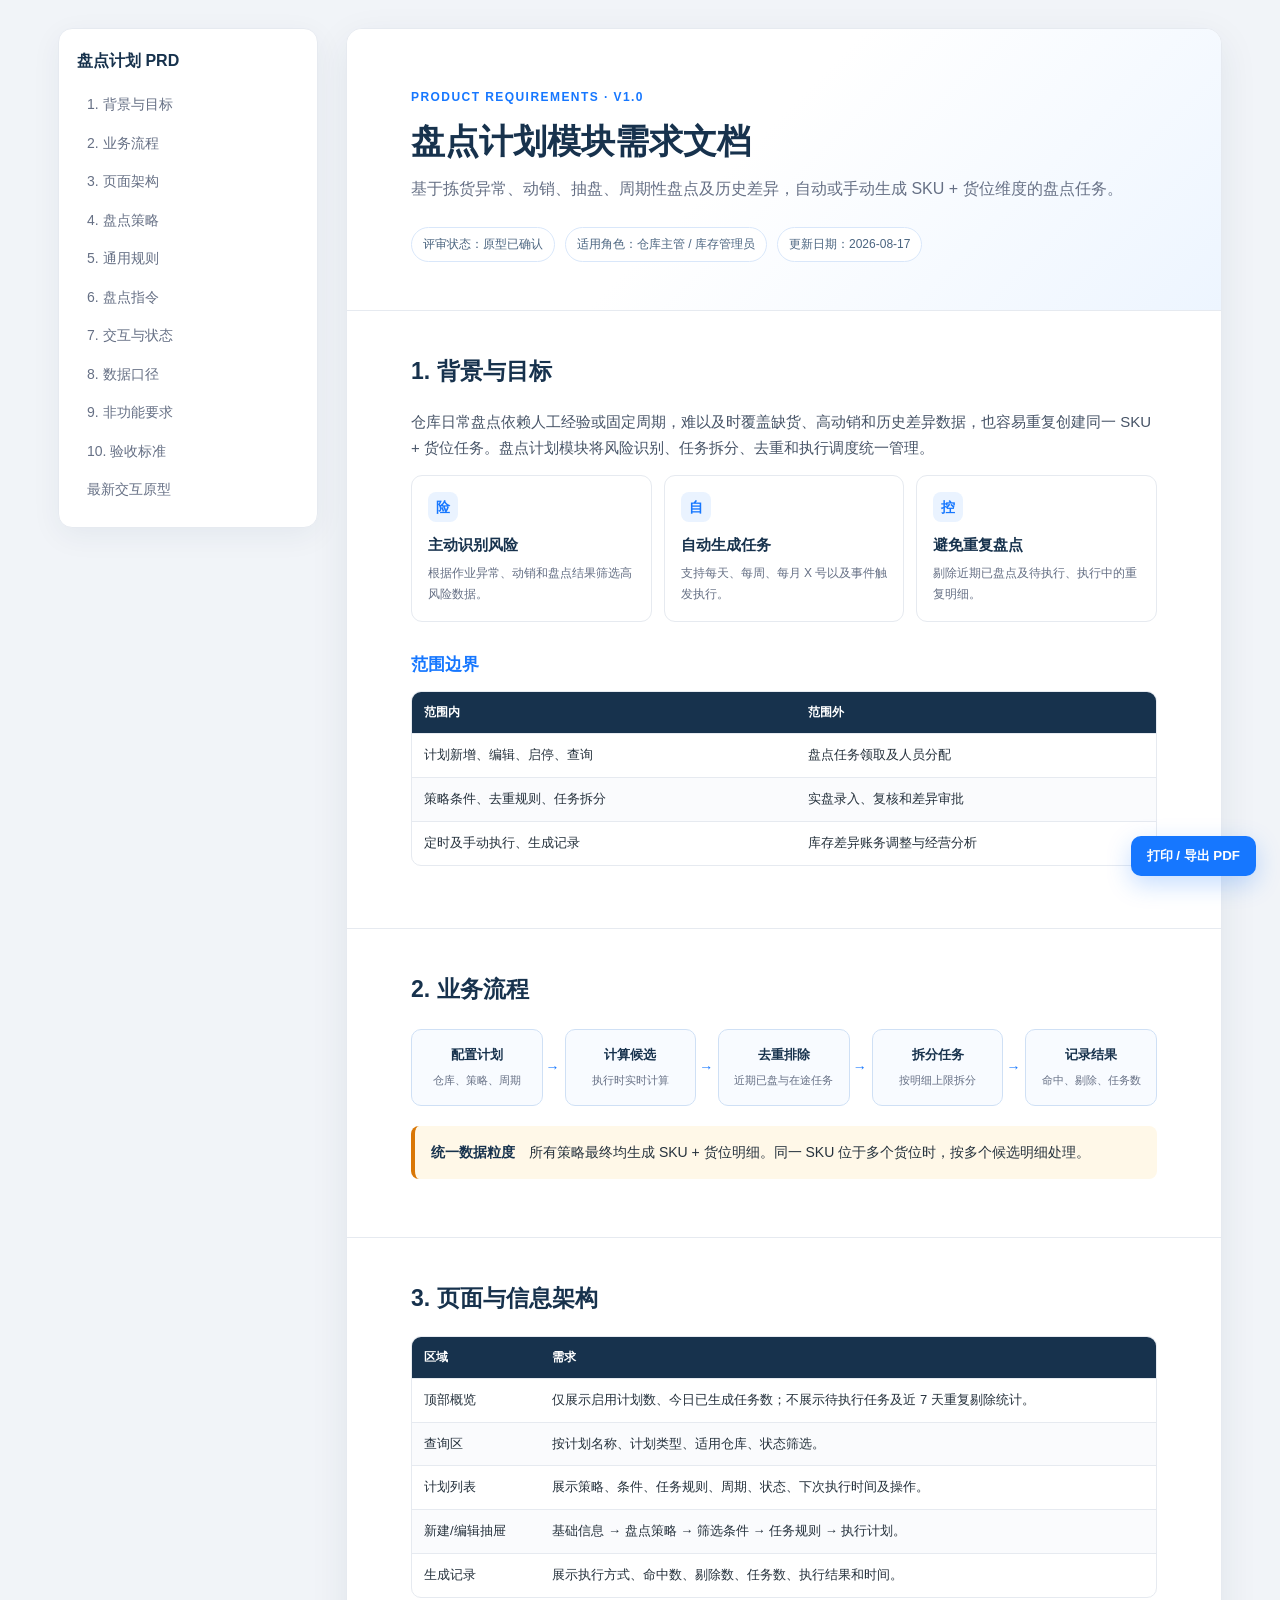
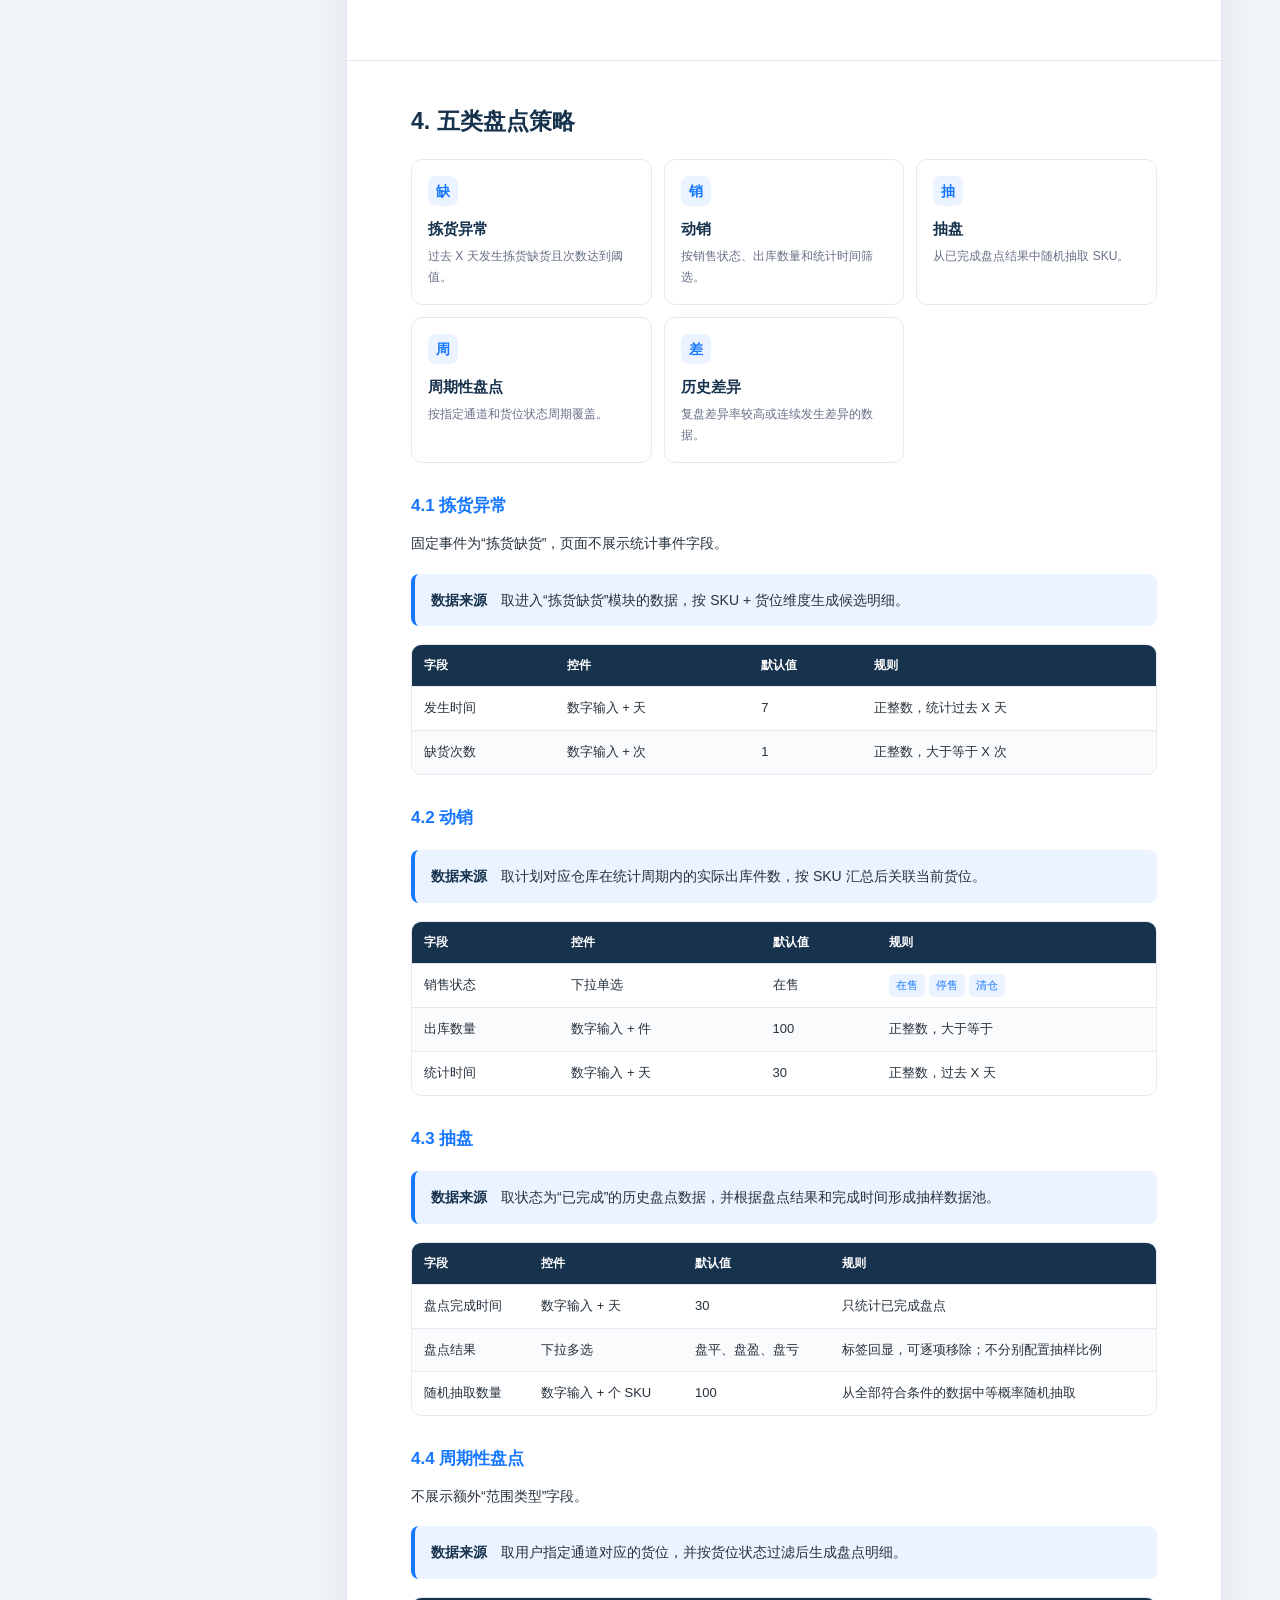
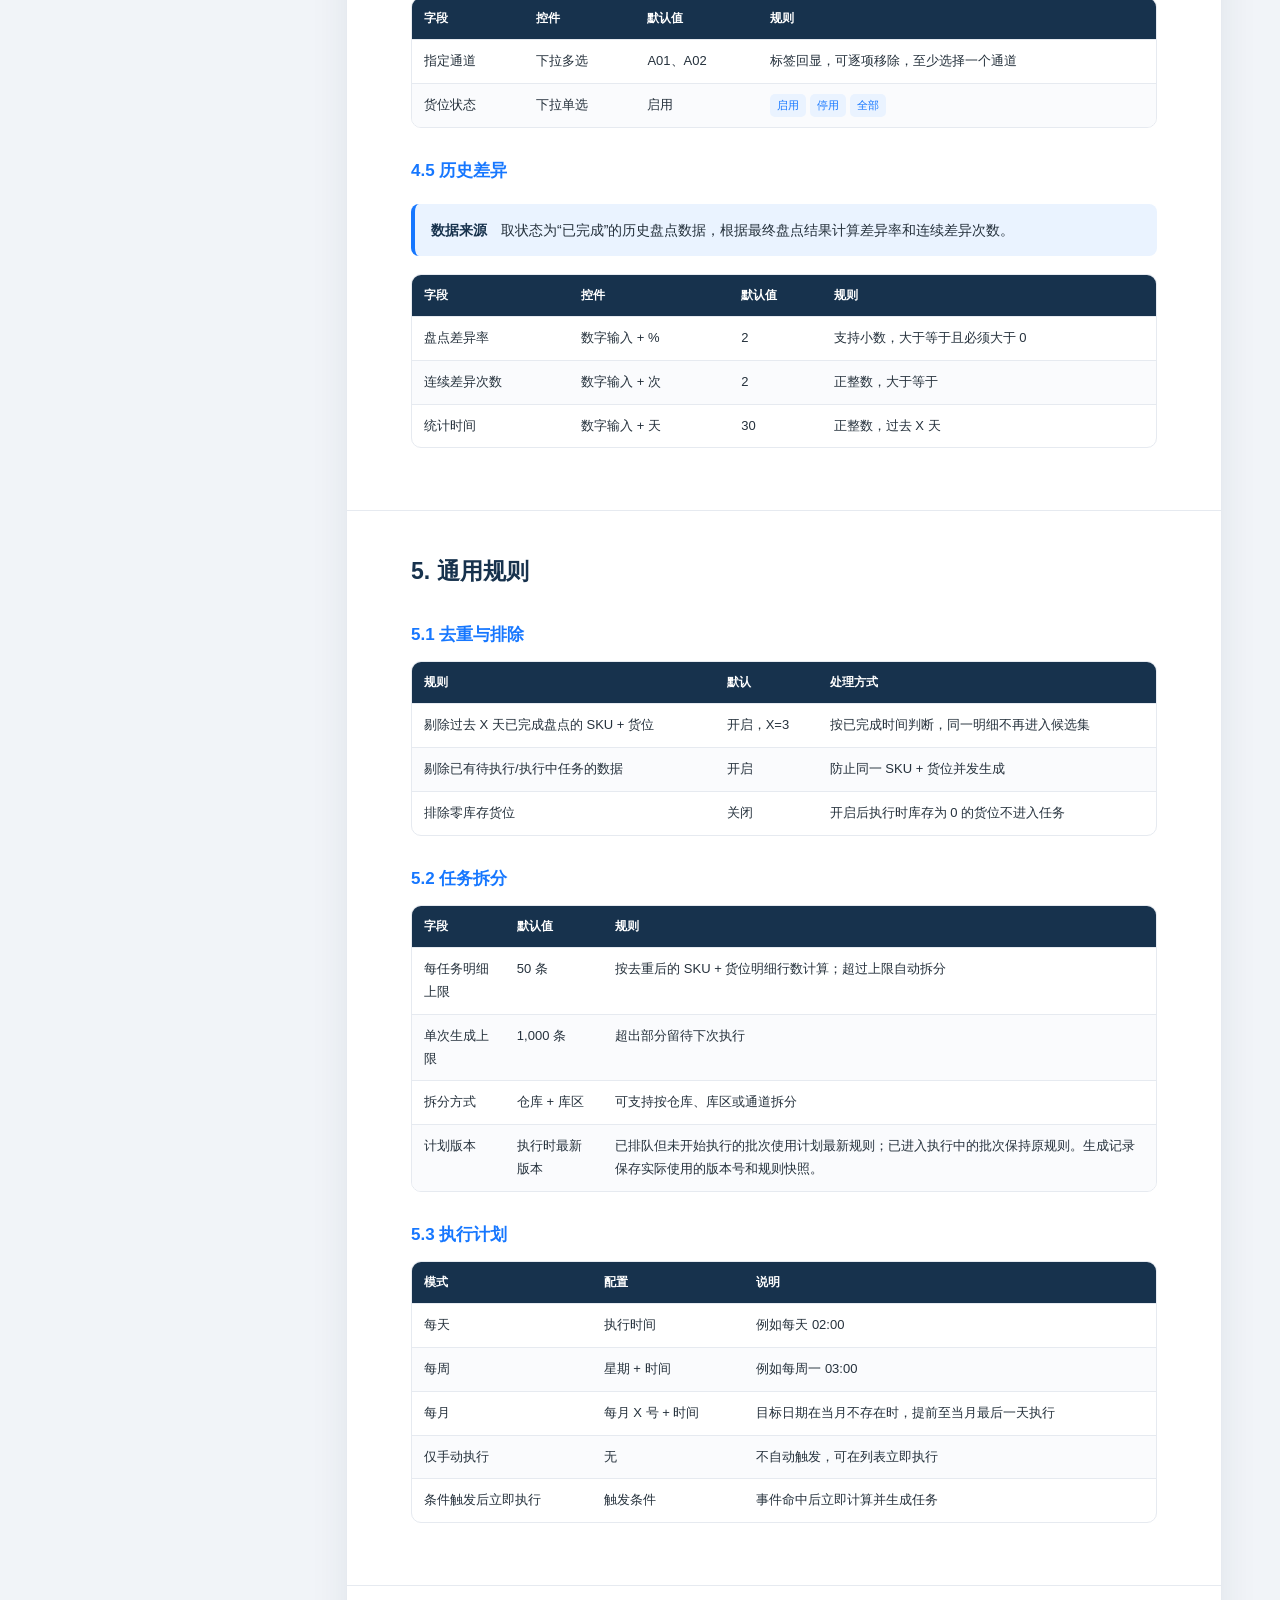
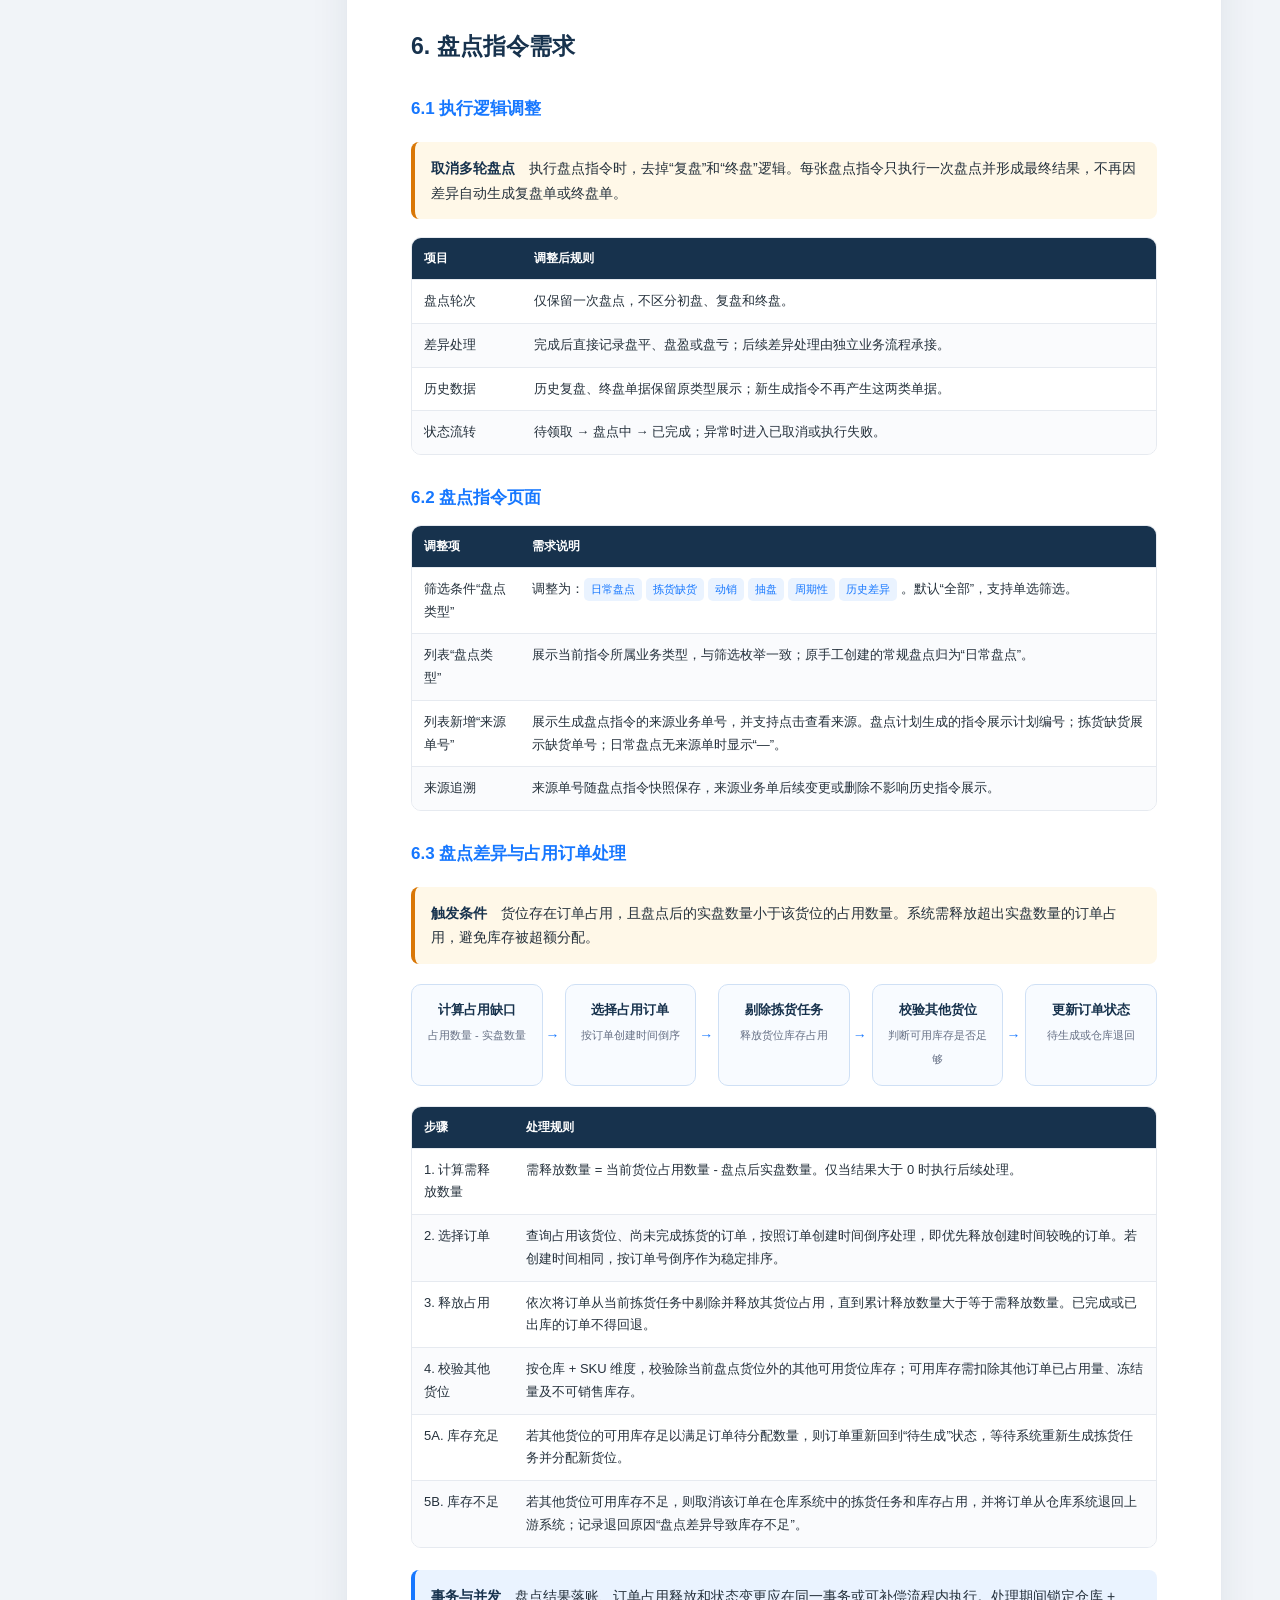
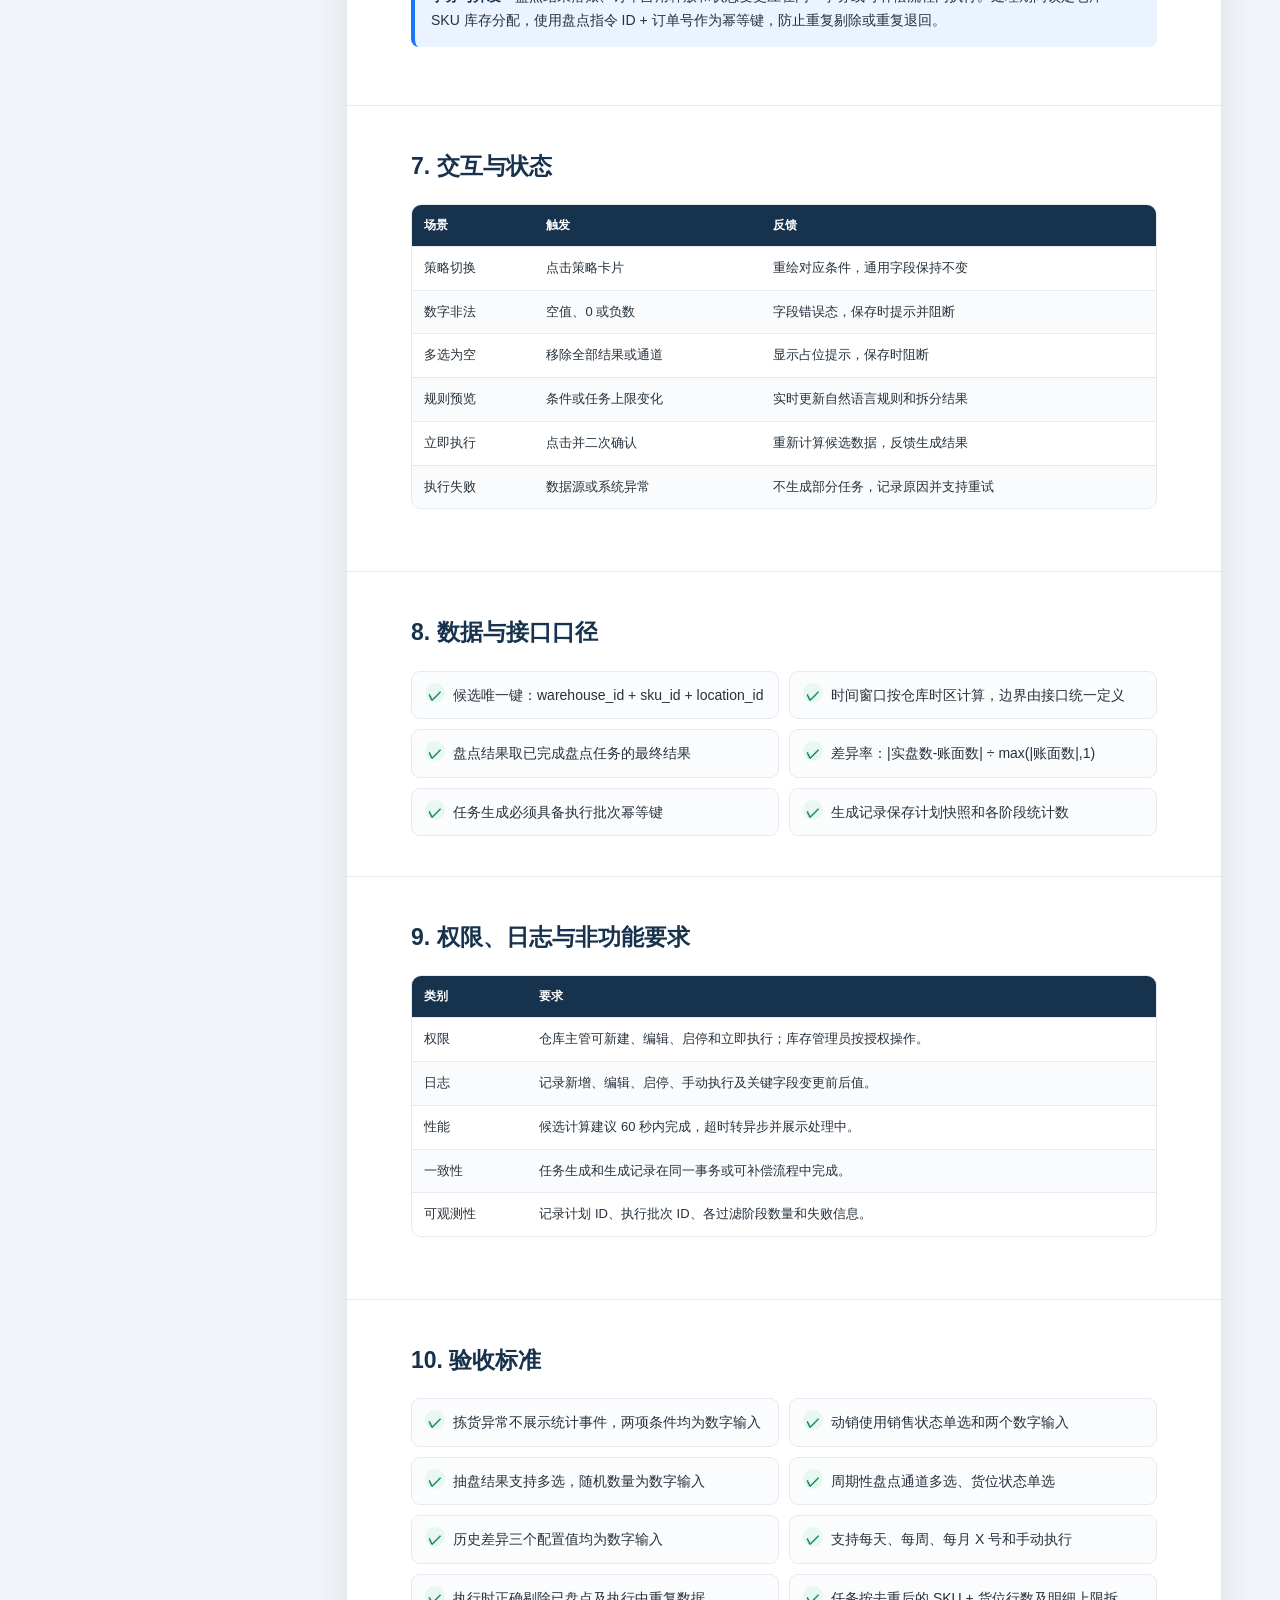
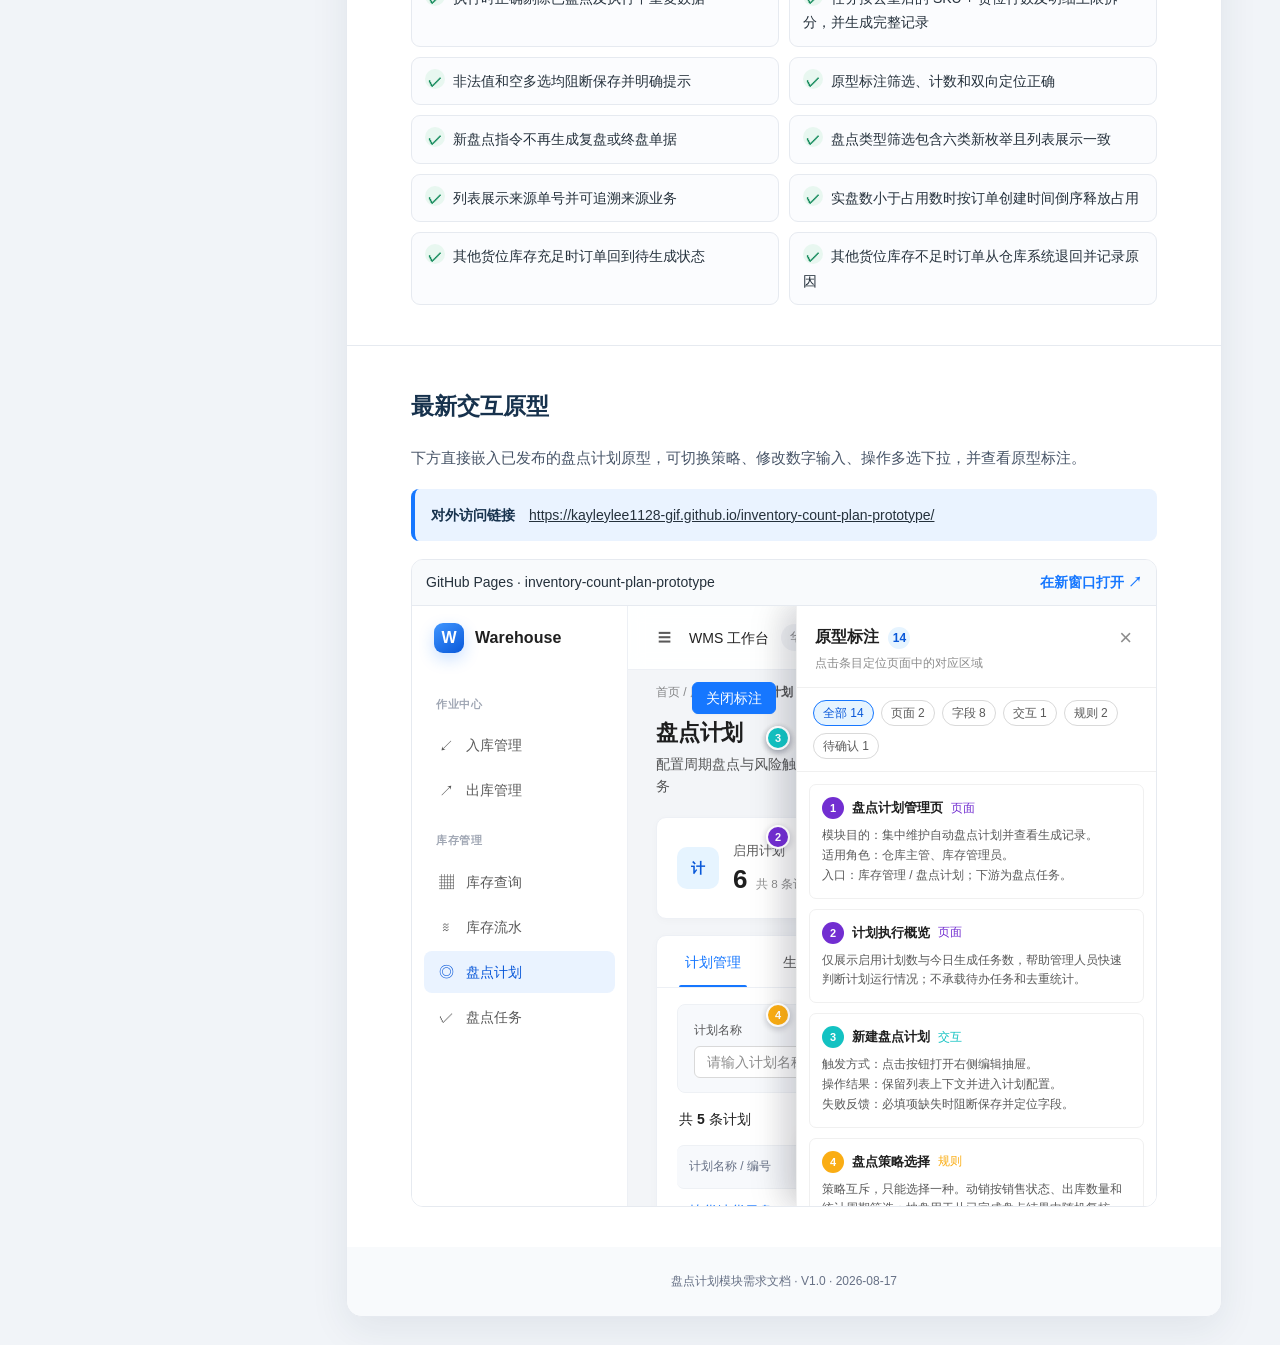
==== commit 9454f81d: "Move confirmed version rule into general rules" ====
--- a/prd.html
+++ b/prd.html
@@ -39,7 +39,7 @@
       <h3>4.5 历史差异</h3><div class="callout"><b>数据来源</b>　取状态为“已完成”的历史盘点数据，根据最终盘点结果计算差异率和连续差异次数。</div><div class="table-wrap"><table><thead><tr><th>字段</th><th>控件</th><th>默认值</th><th>规则</th></tr></thead><tbody><tr><td>盘点差异率</td><td>数字输入 + %</td><td class="num">2</td><td>支持小数，大于等于且必须大于 0</td></tr><tr><td>连续差异次数</td><td>数字输入 + 次</td><td class="num">2</td><td>正整数，大于等于</td></tr><tr><td>统计时间</td><td>数字输入 + 天</td><td class="num">30</td><td>正整数，过去 X 天</td></tr></tbody></table></div>
     </section>
 
-    <section class="section" id="rules"><h2>5. 通用规则</h2><h3>5.1 去重与排除</h3><div class="table-wrap"><table><thead><tr><th>规则</th><th>默认</th><th>处理方式</th></tr></thead><tbody><tr><td>剔除过去 X 天已完成盘点的 SKU + 货位</td><td>开启，X=3</td><td>按已完成时间判断，同一明细不再进入候选集</td></tr><tr><td>剔除已有待执行/执行中任务的数据</td><td>开启</td><td>防止同一 SKU + 货位并发生成</td></tr><tr><td>排除零库存货位</td><td>关闭</td><td>开启后执行时库存为 0 的货位不进入任务</td></tr></tbody></table></div><h3>5.2 任务拆分</h3><div class="table-wrap"><table><thead><tr><th>字段</th><th>默认值</th><th>规则</th></tr></thead><tbody><tr><td>每任务明细上限</td><td>50 条</td><td>按去重后的 SKU + 货位明细行数计算；超过上限自动拆分</td></tr><tr><td>单次生成上限</td><td>1,000 条</td><td>超出部分留待下次执行</td></tr><tr><td>拆分方式</td><td>仓库 + 库区</td><td>可支持按仓库、库区或通道拆分</td></tr></tbody></table></div><h3>5.3 执行计划</h3><div class="table-wrap"><table><thead><tr><th>模式</th><th>配置</th><th>说明</th></tr></thead><tbody><tr><td>每天</td><td>执行时间</td><td>例如每天 02:00</td></tr><tr><td>每周</td><td>星期 + 时间</td><td>例如每周一 03:00</td></tr><tr><td>每月</td><td>每月 X 号 + 时间</td><td>目标日期在当月不存在时，提前至当月最后一天执行</td></tr><tr><td>仅手动执行</td><td>无</td><td>不自动触发，可在列表立即执行</td></tr><tr><td>条件触发后立即执行</td><td>触发条件</td><td>事件命中后立即计算并生成任务</td></tr></tbody></table></div></section>
+    <section class="section" id="rules"><h2>5. 通用规则</h2><h3>5.1 去重与排除</h3><div class="table-wrap"><table><thead><tr><th>规则</th><th>默认</th><th>处理方式</th></tr></thead><tbody><tr><td>剔除过去 X 天已完成盘点的 SKU + 货位</td><td>开启，X=3</td><td>按已完成时间判断，同一明细不再进入候选集</td></tr><tr><td>剔除已有待执行/执行中任务的数据</td><td>开启</td><td>防止同一 SKU + 货位并发生成</td></tr><tr><td>排除零库存货位</td><td>关闭</td><td>开启后执行时库存为 0 的货位不进入任务</td></tr></tbody></table></div><h3>5.2 任务拆分</h3><div class="table-wrap"><table><thead><tr><th>字段</th><th>默认值</th><th>规则</th></tr></thead><tbody><tr><td>每任务明细上限</td><td>50 条</td><td>按去重后的 SKU + 货位明细行数计算；超过上限自动拆分</td></tr><tr><td>单次生成上限</td><td>1,000 条</td><td>超出部分留待下次执行</td></tr><tr><td>拆分方式</td><td>仓库 + 库区</td><td>可支持按仓库、库区或通道拆分</td></tr><tr><td>计划版本</td><td>执行时最新版本</td><td>已排队但未开始执行的批次使用计划最新规则；已进入执行中的批次保持原规则。生成记录保存实际使用的版本号和规则快照。</td></tr></tbody></table></div><h3>5.3 执行计划</h3><div class="table-wrap"><table><thead><tr><th>模式</th><th>配置</th><th>说明</th></tr></thead><tbody><tr><td>每天</td><td>执行时间</td><td>例如每天 02:00</td></tr><tr><td>每周</td><td>星期 + 时间</td><td>例如每周一 03:00</td></tr><tr><td>每月</td><td>每月 X 号 + 时间</td><td>目标日期在当月不存在时，提前至当月最后一天执行</td></tr><tr><td>仅手动执行</td><td>无</td><td>不自动触发，可在列表立即执行</td></tr><tr><td>条件触发后立即执行</td><td>触发条件</td><td>事件命中后立即计算并生成任务</td></tr></tbody></table></div></section>
 
     <section class="section" id="instructions"><h2>6. 盘点指令需求</h2><h3>6.1 执行逻辑调整</h3><div class="callout warn"><b>取消多轮盘点</b>　执行盘点指令时，去掉“复盘”和“终盘”逻辑。每张盘点指令只执行一次盘点并形成最终结果，不再因差异自动生成复盘单或终盘单。</div><div class="table-wrap"><table><thead><tr><th>项目</th><th>调整后规则</th></tr></thead><tbody><tr><td>盘点轮次</td><td>仅保留一次盘点，不区分初盘、复盘和终盘。</td></tr><tr><td>差异处理</td><td>完成后直接记录盘平、盘盈或盘亏；后续差异处理由独立业务流程承接。</td></tr><tr><td>历史数据</td><td>历史复盘、终盘单据保留原类型展示；新生成指令不再产生这两类单据。</td></tr><tr><td>状态流转</td><td>待领取 → 盘点中 → 已完成；异常时进入已取消或执行失败。</td></tr></tbody></table></div><h3>6.2 盘点指令页面</h3><div class="table-wrap"><table><thead><tr><th>调整项</th><th>需求说明</th></tr></thead><tbody><tr><td>筛选条件“盘点类型”</td><td>调整为：<span class="tag">日常盘点</span><span class="tag">拣货缺货</span><span class="tag">动销</span><span class="tag">抽盘</span><span class="tag">周期性</span><span class="tag">历史差异</span>。默认“全部”，支持单选筛选。</td></tr><tr><td>列表“盘点类型”</td><td>展示当前指令所属业务类型，与筛选枚举一致；原手工创建的常规盘点归为“日常盘点”。</td></tr><tr><td>列表新增“来源单号”</td><td>展示生成盘点指令的来源业务单号，并支持点击查看来源。盘点计划生成的指令展示计划编号；拣货缺货展示缺货单号；日常盘点无来源单时显示“—”。</td></tr><tr><td>来源追溯</td><td>来源单号随盘点指令快照保存，来源业务单后续变更或删除不影响历史指令展示。</td></tr></tbody></table></div><h3>6.3 盘点差异与占用订单处理</h3><div class="callout warn"><b>触发条件</b>　货位存在订单占用，且盘点后的实盘数量小于该货位的占用数量。系统需释放超出实盘数量的订单占用，避免库存被超额分配。</div><div class="flow"><div class="step"><b>计算占用缺口</b><span>占用数量 - 实盘数量</span></div><div class="step"><b>选择占用订单</b><span>按订单创建时间倒序</span></div><div class="step"><b>剔除拣货任务</b><span>释放货位库存占用</span></div><div class="step"><b>校验其他货位</b><span>判断可用库存是否足够</span></div><div class="step"><b>更新订单状态</b><span>待生成或仓库退回</span></div></div><div class="table-wrap"><table><thead><tr><th>步骤</th><th>处理规则</th></tr></thead><tbody><tr><td>1. 计算需释放数量</td><td>需释放数量 = 当前货位占用数量 - 盘点后实盘数量。仅当结果大于 0 时执行后续处理。</td></tr><tr><td>2. 选择订单</td><td>查询占用该货位、尚未完成拣货的订单，按照订单创建时间倒序处理，即优先释放创建时间较晚的订单。若创建时间相同，按订单号倒序作为稳定排序。</td></tr><tr><td>3. 释放占用</td><td>依次将订单从当前拣货任务中剔除并释放其货位占用，直到累计释放数量大于等于需释放数量。已完成或已出库的订单不得回退。</td></tr><tr><td>4. 校验其他货位</td><td>按仓库 + SKU 维度，校验除当前盘点货位外的其他可用货位库存；可用库存需扣除其他订单已占用量、冻结量及不可销售库存。</td></tr><tr><td>5A. 库存充足</td><td>若其他货位的可用库存足以满足订单待分配数量，则订单重新回到“待生成”状态，等待系统重新生成拣货任务并分配新货位。</td></tr><tr><td>5B. 库存不足</td><td>若其他货位可用库存不足，则取消该订单在仓库系统中的拣货任务和库存占用，并将订单从仓库系统退回上游系统；记录退回原因“盘点差异导致库存不足”。</td></tr></tbody></table></div><div class="callout"><b>事务与并发</b>　盘点结果落账、订单占用释放和状态变更应在同一事务或可补偿流程内执行。处理期间锁定仓库 + SKU 库存分配，使用盘点指令 ID + 订单号作为幂等键，防止重复剔除或重复退回。</div></section>
 
